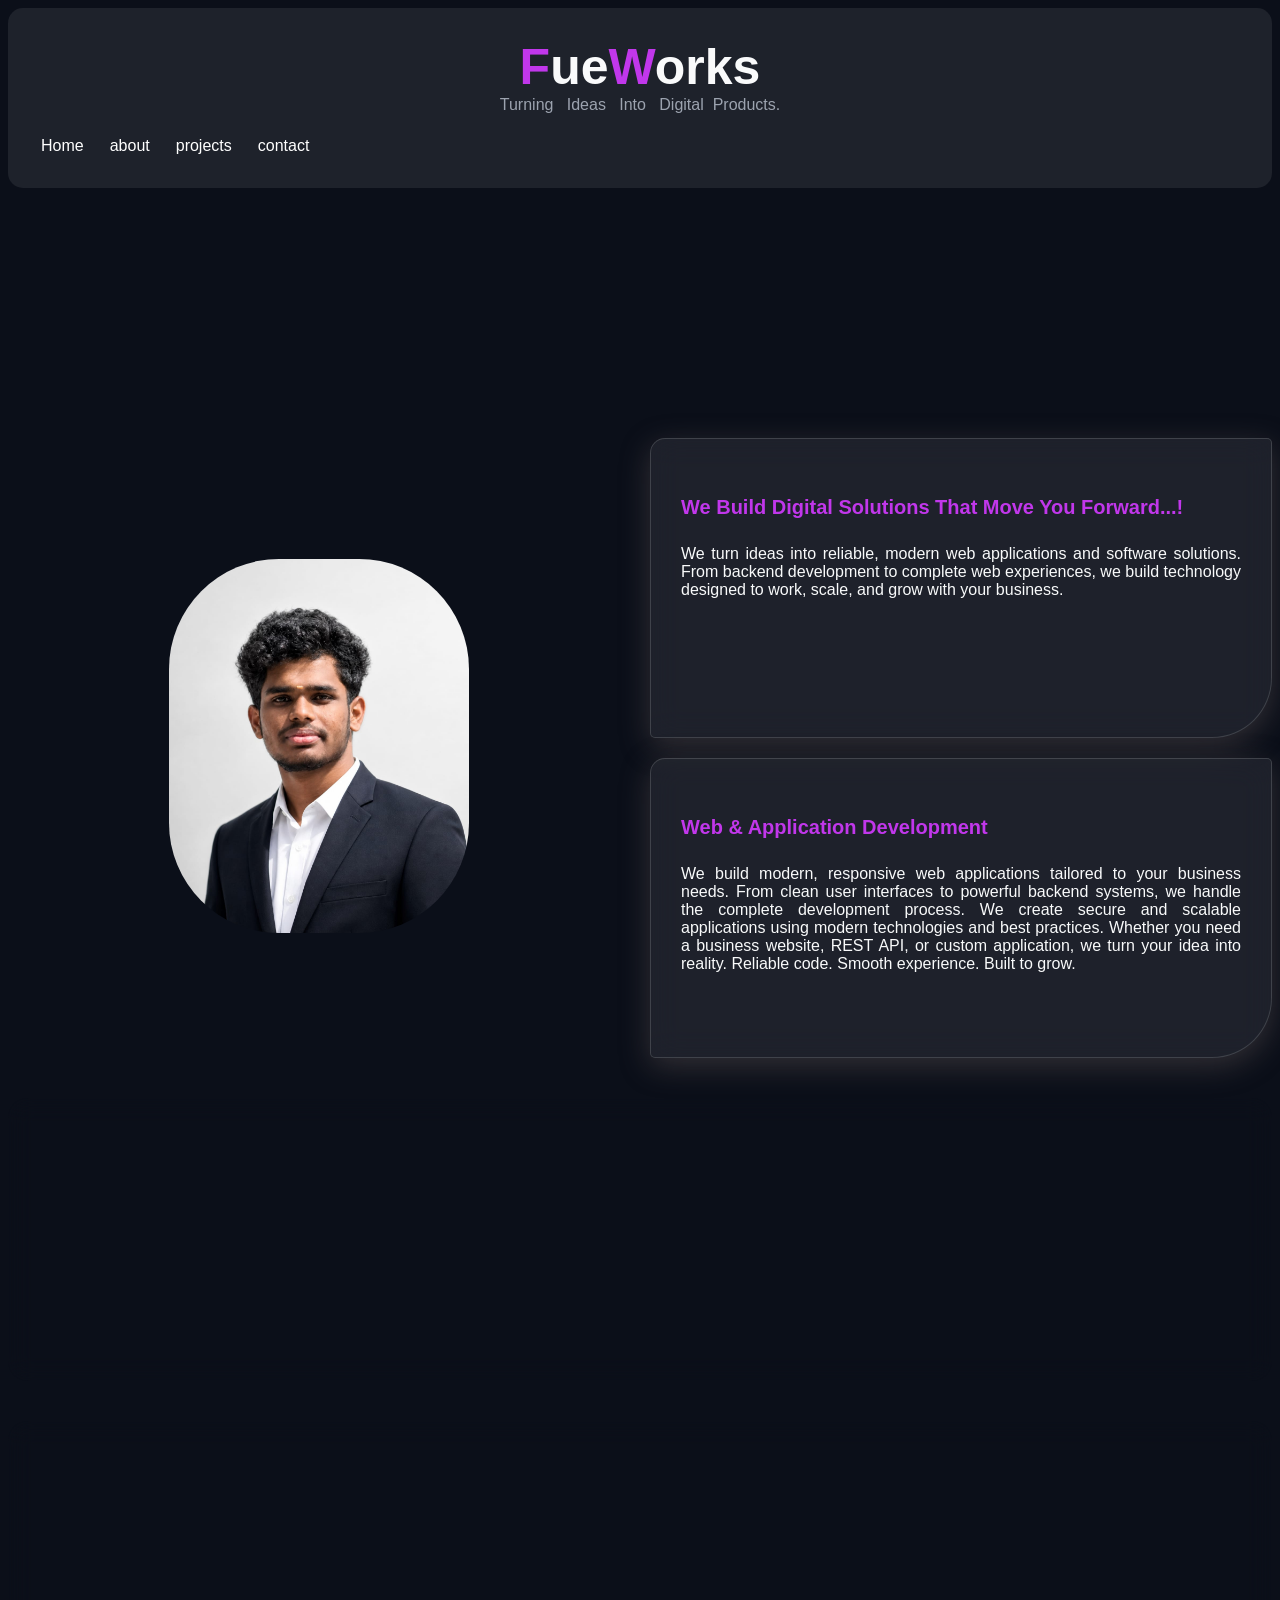
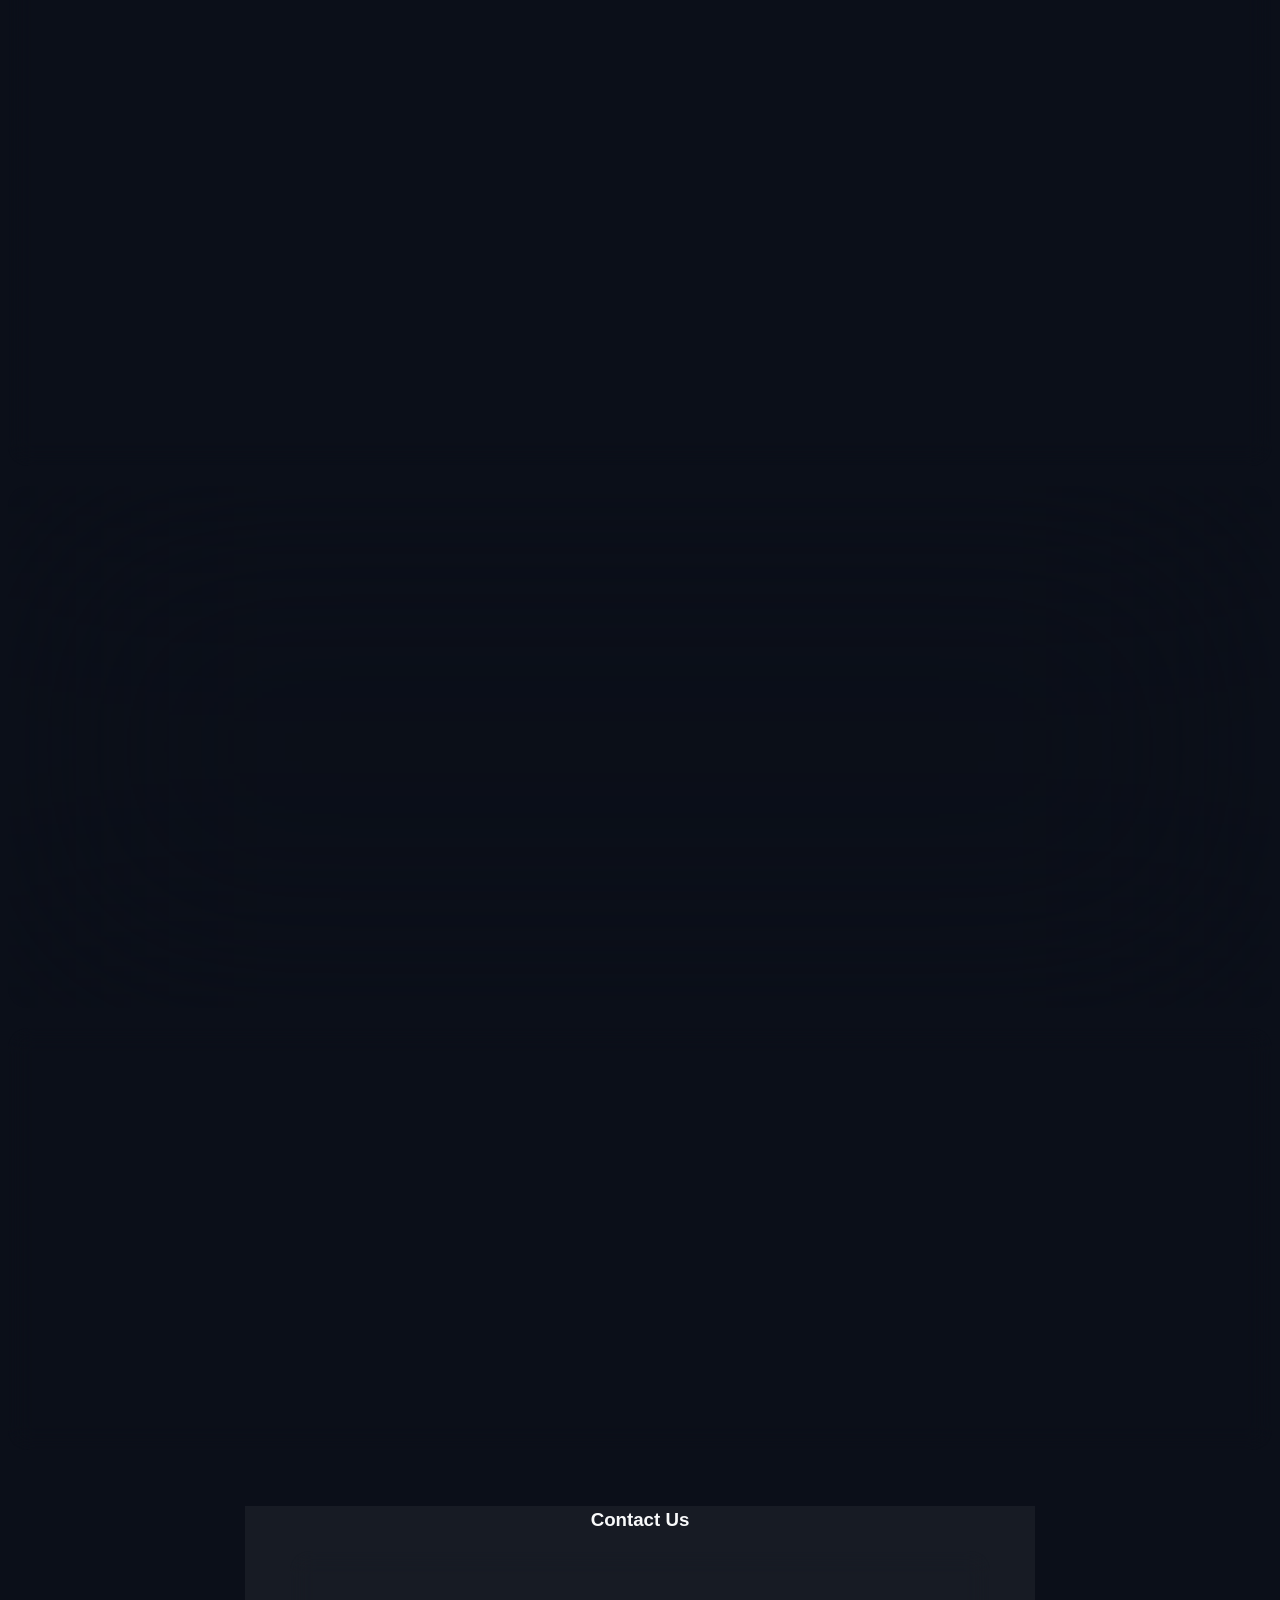
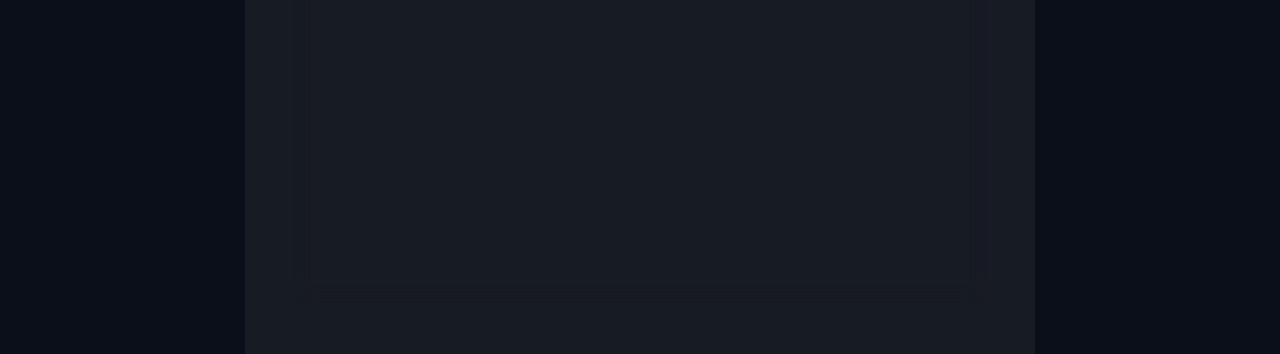
==== index.html @ e2ab1af2 "modify" ====
<!DOCTYPE html>
<html lang="en">
<head>
    <meta charset="UTF-8">
    <meta name="viewport" content="width=device-width, initial-scale=1.0">
    <title>FueWorks</title>
    <link rel="stylesheet" href="/css/index.css">
</head>
<body>
    <header  class="header">
        <h3><span>F</span>ue<span>W</span>orks</h3>
        <pre class ='p'>Turning   Ideas   Into   Digital  Products.</pre>
        <div class="nav">
              <div class="nava" id="nava">          
                <a href="#hero">Home</a>
                <a href="#about">about</a>
                <a href="#projects">projects</a>
                <a href="#contact">contact</a>
                </div>
                <div class="hamburger">
                    <button class="btn" id="navbtn">
                    <span></span><span></span><span></span>
                    </button>
                </div>
        </div>
    </header>
    <main>

        <section  class="hero" id="hero">
            <div class="Bala-image">
                <img src="/src/BalaImage.jpeg" alt="Bala-image">
            </div>

            <div class="hero-cont1">
                <h4 style="font-size: 20px;    color: rgb(193, 55, 235);">We Build Digital Solutions That Move You Forward...!</h4>
                <p >
                    We turn ideas into reliable, modern web applications and software solutions.
                     From backend development to complete web experiences, we build technology
                     designed to work, scale, and grow with your business.
                </p>
            </div>

            <div class="hero-cont1">
                 <h4 style="font-size: 20px;    color: rgb(193, 55, 235);">
                    Web & Application Development
                 </h4>
                 <p>
                    We build modern, responsive web applications tailored to your business needs.
                From clean user interfaces to powerful backend systems, we handle the complete development process.
                We create secure and scalable applications using modern technologies and best practices.
                Whether you need a business website, REST API, or custom application, we turn your idea into reality.
                Reliable code. Smooth experience. Built to grow.
                 </p>
            </div>
        </section>

        <section class="about" id="about">
            <h3>About Us</h3>
            <p>
                We are <span>FueWorks</span>, a freelance technology team focused on building modern digital solutions.
        We turn your ideas into fast, reliable, and user-friendly websites and applications.
        From simple business websites to powerful custom web applications, we build solutions around your needs.
        Our development approach focuses on clean design, solid performance, and scalable technology.
        We combine modern frontend experiences with robust backend development to create complete solutions.
        We understand that every business is different, so we create custom solutions—not one-size-fits-all products.
        Whether you're launching a new idea or improving an existing product, we're ready to help.
        We keep communication clear, development transparent, and your goals at the center of every project.
        Our goal is simple: turn your vision into technology that works and grows with your business.
        <span>Have an idea? Let's build it with FueWorks</span> .
            </p>
        </section>
        <section class="service" id="service">
            
             <div class="service-container">
                <h3>Our Services</h3>
                <div class="service-card">
                    <h4>Web Development</h4>
                    <p>
                        We create responsive, fast, and modern websites designed
                        to give your business a strong online presence.
                    </p>
                </div>

                <div class="service-card">
                    <h4>Application Development</h4>
                    <p>
                        We develop scalable applications with clean architecture,
                        smooth functionality, and a focus on real-world business needs.
                    </p>
                </div>

                <div class="service-card">
                    <h4>Backend Development</h4>
                    <p>
                        We build secure and reliable backend systems, APIs,
                        databases, and server-side solutions that power your applications.
                    </p>
                </div>

                <div class="service-card">
                    <h4>Business Solutions</h4>
                    <p>
                        We transform your ideas and requirements into customized
                        digital solutions that improve efficiency and simplify workflows.
                    </p>
                </div>

                <div class="service-card">
                    <h4>Website Redesign</h4>
                    <p>
                        We modernize existing websites with better design,
                        performance, responsiveness, and user experience.
                    </p>
                </div>

                <div class="service-card">
                    <h4>Maintenance & Support</h4>
                    <p>
                        We provide ongoing improvements, bug fixes, updates,
                        and technical support to keep your applications running smoothly.
                    </p>
                </div>
                 <div class="get-service">
                <a href="getService.html" target="_blank">Get Service</a>
            </div>

            </div>
           
        </section>

        <section class="workflows">
            <h3>How We Work</h3>
            <div class="work-step">
                <h4>1. Understand Your Needs</h4>
                <p>We discuss your idea, goals, requirements, and the features you need.</p>
            </div>

            <div class="work-step">
                <h4>2. Plan & Design</h4>
                <p>We create a clear plan and design a user-friendly experience before development begins.</p>
            </div>

            <div class="work-step">
                <h4>3. Develop</h4>
                <p>We build your website or application using modern technologies, focusing on performance, security, and scalability.</p>
            </div>

            <div class="work-step">
                <h4>4. Test & Improve</h4>
                <p>We thoroughly test the project, fix issues, and make sure everything works smoothly across devices.</p>
            </div>

            <div class="work-step">
                <h4>5. Launch & Support</h4>
                <p>We deploy your project and provide ongoing support and improvements when you need them.</p>
            </div>
        </section>
        <section class="projects" id="projects">

            <h3>Projects</h3>
            <div class="project-container">
                <div class="client-projects">
                    <p>Real-world solutions designed and developed for businesses and individuals
                        , focused on usability, performance, and modern design.</p>
                    <a href="">Our Clients </a>
                 </div>
                 <div class="github-projects">
                    <p>
                        Explore our personal and open-source projects, w
                        here we experiment with new technologies, build practical applications,
                         and continuously improve our development skills.
                    </p>
                    <a href="">GitHub</a>
                </div>
            </div>
        </section>
            <section class="contact" id="contact">

                <h3>Contact Us</h3>

                    <div class="contact-container">

                <h4>Let's Build Something Great Together</h4>

                <p>
                    Have a project idea or need a website or application?
                    Get in touch with us and let's turn your idea into a
                    modern digital solution.
                </p>

                <div class="contact-details">

                    <p>
                        <strong>Email:</strong>
                        fueworks@gmail.com
                    </p>

                    <p>
                        <strong>Phone:</strong>
                        +91 9342179799
                    </p>

                    <p>
                        <strong>Location:</strong>
                        Bamglore,India
                    </p>

                    <p>
                        <strong>GitHub:</strong>
                        <a href="#">Our Projects</a>
                    </p>

                    <p>
                        <strong>LinkedIn:</strong>
                        <a href="#">Connect With Us</a>
                    </p>

                     </div>

              </div>

       </section>


    </main>
    <script src="/js/index.js"></script>
</body>
</html>
---- css/index.css ----
:root {
    --background: #0B0F19;
    --card: rgba(255, 255, 255, 0.08);
    --primary:rgba(198, 98, 228, 0.747);;
    --text: #F9FAFB;
    --muted: #9CA3AF;
    --border: rgba(255, 255, 255, 0.15);
}

*{
    color: var(--text);
    box-sizing: border-box;
    font-family:'Segoe UI', Tahoma, Geneva, Verdana, sans-serif ;
}
body{
    background-color: var(--background);
}
.header{
    display: block;
    /* position: fixed;
    top: 0;
    left: 0;
    right: 0;
    z-index: 10000; */
    background-color: var(--card);
    text-align: center;
    padding: 30px;
    border-radius: 15px;
}
.header h3{
    margin:auto;
    padding-top: 0px;
    font-size: 50px;
    margin-bottom: 0px;
}
.header h3 span{
    color: rgb(193, 55, 235);
}
.header pre{
    margin-top: 0%;
    margin-bottom: 20px;
    color: var(--muted);
    text-shadow: 0px px 10px rgb(225, 226, 224);

}
.nav{
    display: flex;
}
.nava{
   display:flex;
   gap: 20px;
  
   
  
}
.nava a{
    color: white;
    text-decoration: none;
    border-radius: 5px;
    padding: 3px;

}
.nava a:hover{
    /* background-color: var(--primary); */
    box-shadow: 1px 5px 10px rgb(193, 55, 235);
}
.hamburger{
    display: flex;
    width: 100%;
}
.btn{
    
    display: none;
    flex-direction: column;
    gap: 3px;
    margin-left:auto;
    background-color: inherit;
    border: none;
}
 .btn span{
    width: 25px;
    height: 5px;
    background-color: aqua;
    border-radius: 15px;
}
  
.hero{
 display: grid;
 grid-template-columns: 1fr 1fr;
 margin-top: 250px;
 width: 100%;
 gap: 20px;
}
.Bala-image{
    grid-row: 1/3;
    justify-self: center;
    align-self: center;
}
.Bala-image img{
    width: 300px;
    border-radius: 110px;
}
.hero-cont1{
    height: 300px;
       background: var(--card);
       backdrop-filter: blur(15px);
       border: 1px solid rgba(255, 255, 255, 0.15);   
       box-shadow: 0px 8px 30px rgba(99, 89, 89, 0.445);
    padding-top: 30px;
    padding-left: 30px;
    padding-right: 30px;
    border-top-left-radius: 15px;
    border-top-right-radius: 5px;
    border-bottom-right-radius: 60px;
    border-bottom-left-radius: 5px;
    transition: 0.3s;
}
.hero-cont1:hover{
    transform: translateY(-5px)
}
.hero-cont1 p{
    color: var(--text);
    text-align: justify;
}

.about {
    background: linear-gradient(
        135deg,
        rgba(255, 255, 255, 0.08),
        rgba(255, 255, 255, 0.03)
    );

    padding: 30px;
    margin-top: 40px;

    border: 1px solid rgba(255, 255, 255, 0.12);
    border-radius: 20px;

    box-shadow:
        0 10px 30px rgba(0, 0, 0, 0.25),
        0 0 30px rgba(100, 120, 255, 0.08);

    backdrop-filter: blur(12px);

    transition: 0.3s ease;
}

.about:hover {
    transform: translateY(-5px);

    border-color: rgba(255, 255, 255, 0.25);

    box-shadow:
        0 15px 40px rgba(0, 0, 0, 0.3),
        0 0 40px rgba(100, 120, 255, 0.15);
}

.about p {
    text-align: justify;
    color: var(--text);
    line-height: 1.8;
    margin: 0;
}

.about h3{
    width: fit-content;
    margin: 0 auto;
}
.about h3::after {
    content: "";
    display: block;
    width: 90px;
    height: 3px;
    margin-top: 8px;
    background: rgb(193, 55, 235); 
    border-radius: 10px;
    margin-bottom:15px ;
}

.service-container{
    display: grid;
    gap: 20px;
    grid-template-columns: repeat(3,1fr);
       background: linear-gradient(
        135deg,
        rgba(255, 255, 255, 0.08),
        rgba(255, 255, 255, 0.03)
    );

    padding: 30px;
    margin-top:40px;
    box-shadow:  0 10px 30px rgba(0, 0, 0, 0.25),
                 0 0 30px rgba(100, 120, 255, 0.08);
    backdrop-filter: blur(12px);
    border:  rgba(255, 255, 255, 0.12) 1px solid;
    border-radius: 20px;
}
.service h3{
    width: fit-content;
    grid-column: 1/-1;
    margin: 0px auto;
}

.service h3::after{
    content: "";
    display: block;
    width: 130px;
    height: 3px;
    background-color: rgb(193, 55, 235);
    margin-top: 8px;
    margin-bottom:10px ;
}
.service-card{
    border:  rgba(255, 255, 255, 0.12) 1px solid;
    padding: 20px;
    border-radius: 20px;
    transition: 0.3s;
}
.service-card:hover{
    transform: translateY(-5px);
}
.service-card h4{
    color: rgb(193, 55, 235);
}
.service-card p {
    color: var(--text);
    line-height: 1.8;
}
.get-service{
    display: flex;
    justify-content: center;
    grid-column: 1/-1;
}
.get-service a {
    background-color: rgb(13, 20, 48);
    color: rgb(195, 10, 252);
    display: inline-flex;
    justify-content: center;
    align-items: center;
    height: 50px;
    width: 150px;
    text-decoration: none;
    margin-top: 20px;
    box-shadow:  0 10px 30px rgba(0, 0, 0, 0.25),
                 0 0 30px rgba(100, 120, 255, 0.08);
    backdrop-filter: blur(12px);
    border:  rgba(255, 255, 255, 0.12) 1px solid;
    border-radius: 20px;
    
} 

.get-service a:hover{
     transform: translateY(-5px);

    border-color: rgba(255, 255, 255, 0.25);

    box-shadow:
        0 15px 40px rgba(0, 0, 0, 0.3),
        0 0 40px rgba(100, 120, 255, 0.15);
  
}
.workflows{
        display: block;
        background: linear-gradient(
            135deg,
            rgba(255, 255, 255, 0.08),
            rgba(255, 255, 255, 0.03)
        );
        border:  rgba(255, 255, 255, 0.12) 1px solid;
        padding: 30px;
        margin-top: 20px;
        box-shadow:  0 10px 30px rgba(0, 0, 0, 0.25),
                    0 0 30px rgba(100, 120, 255, 0.08);
        backdrop-filter: blur(130px);
        color: var(--text);
        border-radius: 20px;
    }
.workflows h3{
    text-align: center;
}
.workflows h3::after{
    display: block;
    content: "";
    height: 3px;
    width: 130px;
    background-color: rgb(193, 55, 235);
    margin: 8px auto ;

}
.work-step h4{
    color: rgb(193, 55, 235);
    
}

.projects{
            display: block;
        background: linear-gradient(
            135deg,
            rgba(255, 255, 255, 0.08),
            rgba(255, 255, 255, 0.03)
        );
        border:  rgba(255, 255, 255, 0.12) 1px solid;
        padding: 30px;
        margin-top: 20px;
        box-shadow:  0 10px 30px rgba(0, 0, 0, 0.25),
                    0 0 30px rgba(100, 120, 255, 0.08);
        backdrop-filter: blur(13px);
        color: var(--text);
        border-radius: 20px;
}
.projects h3{
    text-align: center;

}
.projects h3::after{

     display: block;
    content: "";
    height: 3px;
    width: 100px;
    background-color: rgb(193, 55, 235);
    margin: 8px auto ;

}
.project-container{
    display: flex;
    gap: 20px;
    justify-content: center;
    
}
.github-projects , .client-projects {
    display: flex;
    flex-direction: column;
    width :400px;
    height: 250px;
    text-align: justify ;
    padding: 20px;
     margin-top:40px;
    border:  rgba(255, 255, 255, 0.12) 1px solid;
    border-radius: 20px;
}

.github-projects a, .client-projects a{
    margin-top: auto;
    margin-left: auto;
    margin-right: auto;
    
     background-color: rgb(13, 20, 48);
    color: rgb(193, 55, 235);
      display: flex;
    justify-content: center;
    align-items: center;
    height: 50px;
    width: 150px;
    text-decoration: none;
    box-shadow:  0 10px 30px rgba(0, 0, 0, 0.25),
                 0 0 30px rgba(100, 120, 255, 0.08);
    backdrop-filter: blur(12px);
    border:  rgba(255, 255, 255, 0.12) 1px solid;
    border-radius: 20px;
    transition: 0.3s;
}
.github-projects a:hover, .client-projects a:hover{
    transform: translateY(-5px);
     border-color: rgba(255, 255, 255, 0.25);

    box-shadow:
        0 15px 40px rgba(0, 0, 0, 0.3),
        0 0 40px rgba(100, 120, 255, 0.15);
}
.contact {
    padding: 40px 20px;
    margin-top:     0px;
}

.contact h3 {
    text-align: center;
    margin-bottom: 20px;
}

.contact-container {
    max-width: 700px;
    margin:auto;
    padding: 30px;

    text-align: center;

    background: rgba(255, 255, 255, 0.05);
    border: 1px solid rgba(255, 255, 255, 0.12);
    border-radius: 20px;

    box-shadow:
        0 10px 30px rgba(0, 0, 0, 0.25),
        0 0 30px rgba(100, 120, 255, 0.08);

    backdrop-filter: blur(12px);
}

.contact-container h4 {
    font-size: 24px;
    margin-bottom: 15px;
}

.contact-container > p {
    line-height: 1.7;
    margin-bottom: 25px;
}

.contact-details {
    display: flex;
    flex-direction: column;
    gap: 12px;
}

.contact-details p {
    margin: 0;
}

.contact-details strong {
    color: rgb(193, 55, 235);
}

.contact-details a {
    color: rgb(223, 217, 224);
    text-decoration: none;
    transition: 0.3s;
}

.contact-details a:hover {
    text-decoration: underline;
}
@media (max-width: 600px) {

    .header {
        padding: 20px 15px;
        z-index: 1000;
    }

    .header h3 {
        font-size: 32px;
    }

    .header pre {
        font-size: 12px;
        white-space: pre-wrap;
    }

    /* Navigation */

    .nav {
        width: 100%;
        align-items: center;
        z-index: 1001;
    }

    .nava {
        display: none;
    }

    .hamburger {
        display: flex;
        width: 100%;
    }

    .btn {
        display: flex;
    }

    /* Hero */

    .hero {
        grid-template-columns: 1fr;
        gap: 15px;
    }

    .Bala-image {
        grid-row: auto;
        grid-column: auto;
    }

    .Bala-image img {
        width: 200px;
    }

    .hero-cont1 {
        height: auto;
        padding: 25px;
    }

    /* About */

    .about {
        padding: 20px;
        margin-top: 25px;
    }

    .about p {
        line-height: 1.6;
    }

    /* Services */

    .service-container {
        grid-template-columns: 1fr;
        padding: 20px;
        gap: 15px;
    }

    .service-card {
        padding: 18px;
    }

    /* Workflows */

    .workflows {
        padding: 20px;
    }

    /* Projects */

    .projects {
        padding: 20px;
    }

    .project-container {
        flex-direction: column;
        align-items: center;
        gap: 15px;
    }

    .github-projects,
    .client-projects {
        width: 100%;
        height: 250px;
        margin-top: 20px;
    }

    /* Contact */

    .contact {
        padding: 30px 10px;
    }

    .contact-container {
        padding: 25px 15px;
    }

    .contact-container h4 {
        font-size: 21px;
    }
    .nav{
        position:relative;
        top: 0;
    }
    .nava.show {
        display: flex;

        position:absolute;
        top:100%   ;
        right: 0;
        left: 0;
        flex-direction: column;
        gap: 5px;

        padding: 12px;

        background: rgba(11, 15, 25, 0.95);
        border: 1px solid var(--border);
        border-radius: 16px;

        backdrop-filter: blur(15px);

        box-shadow:
            0 15px 40px rgba(0, 0, 0, 0.4),
            0 0 25px rgba(193, 55, 235, 0.15);

        z-index: 1002;
    }


    }
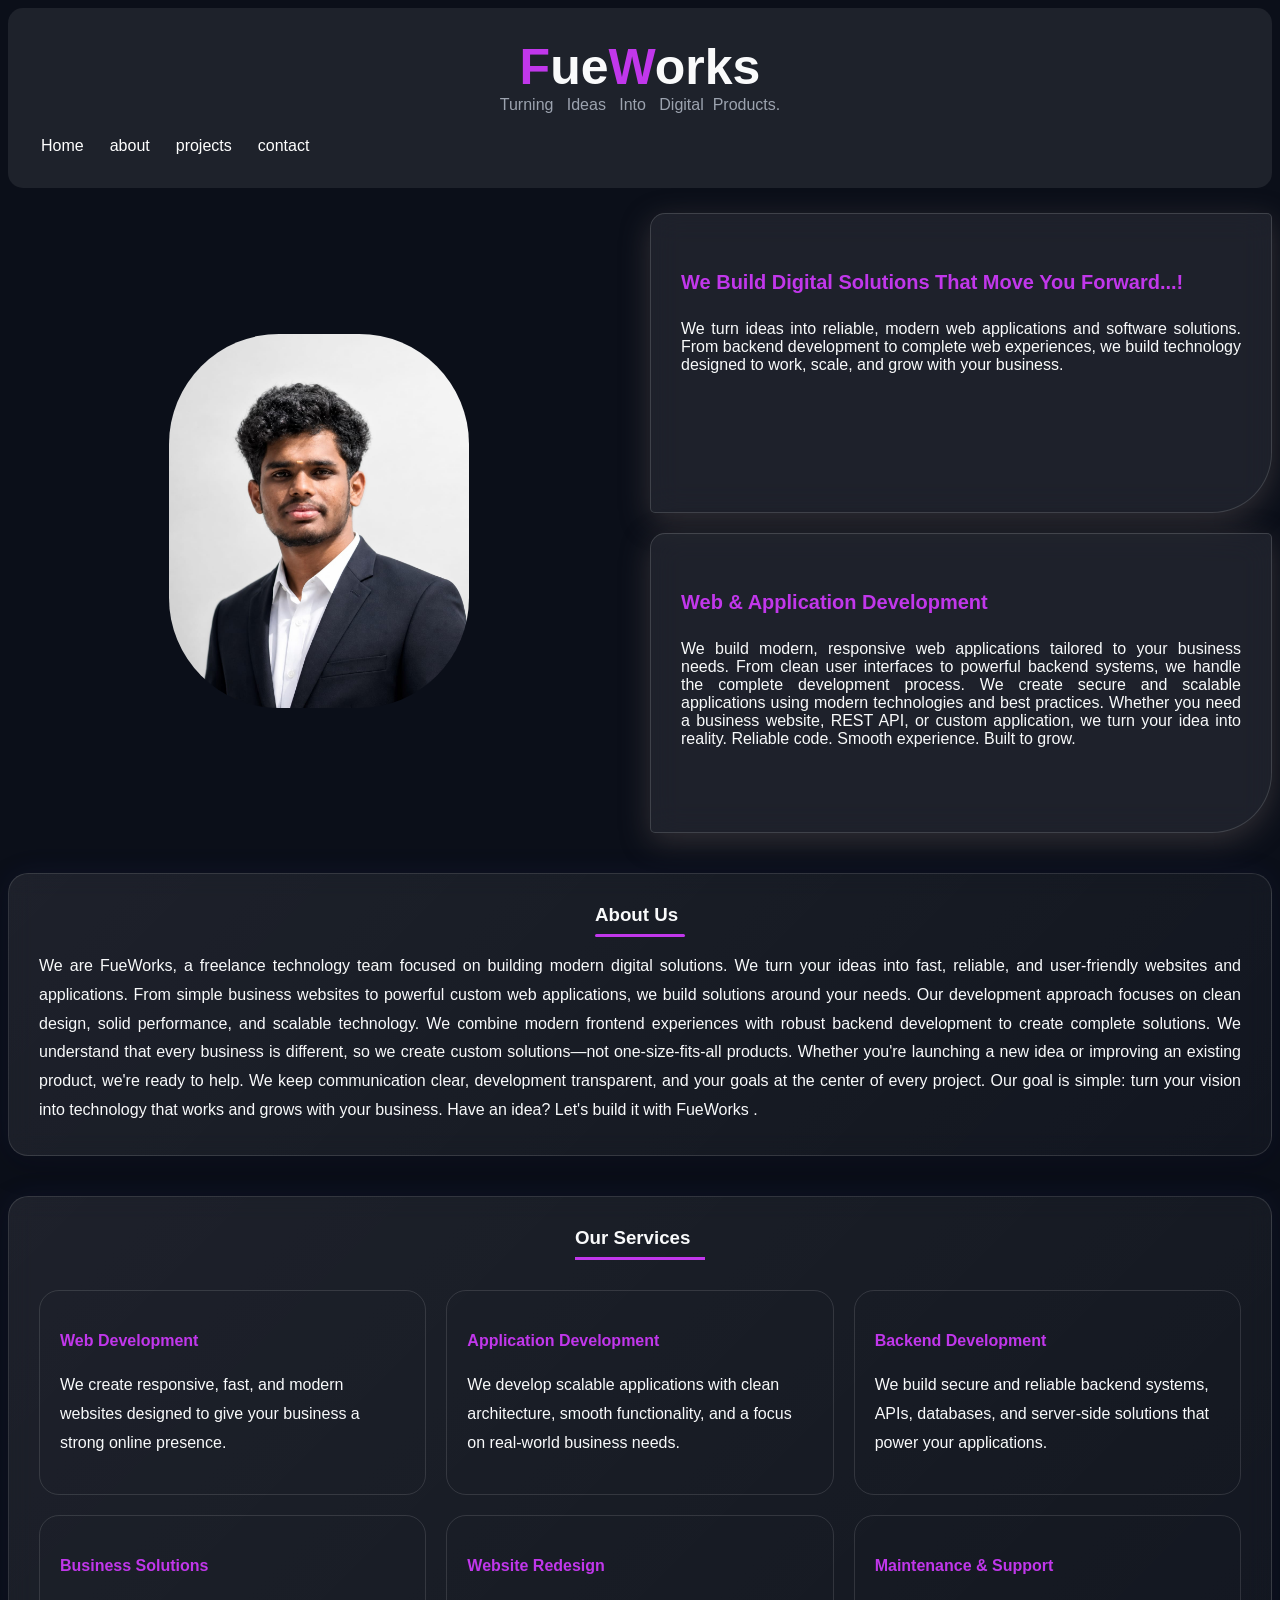
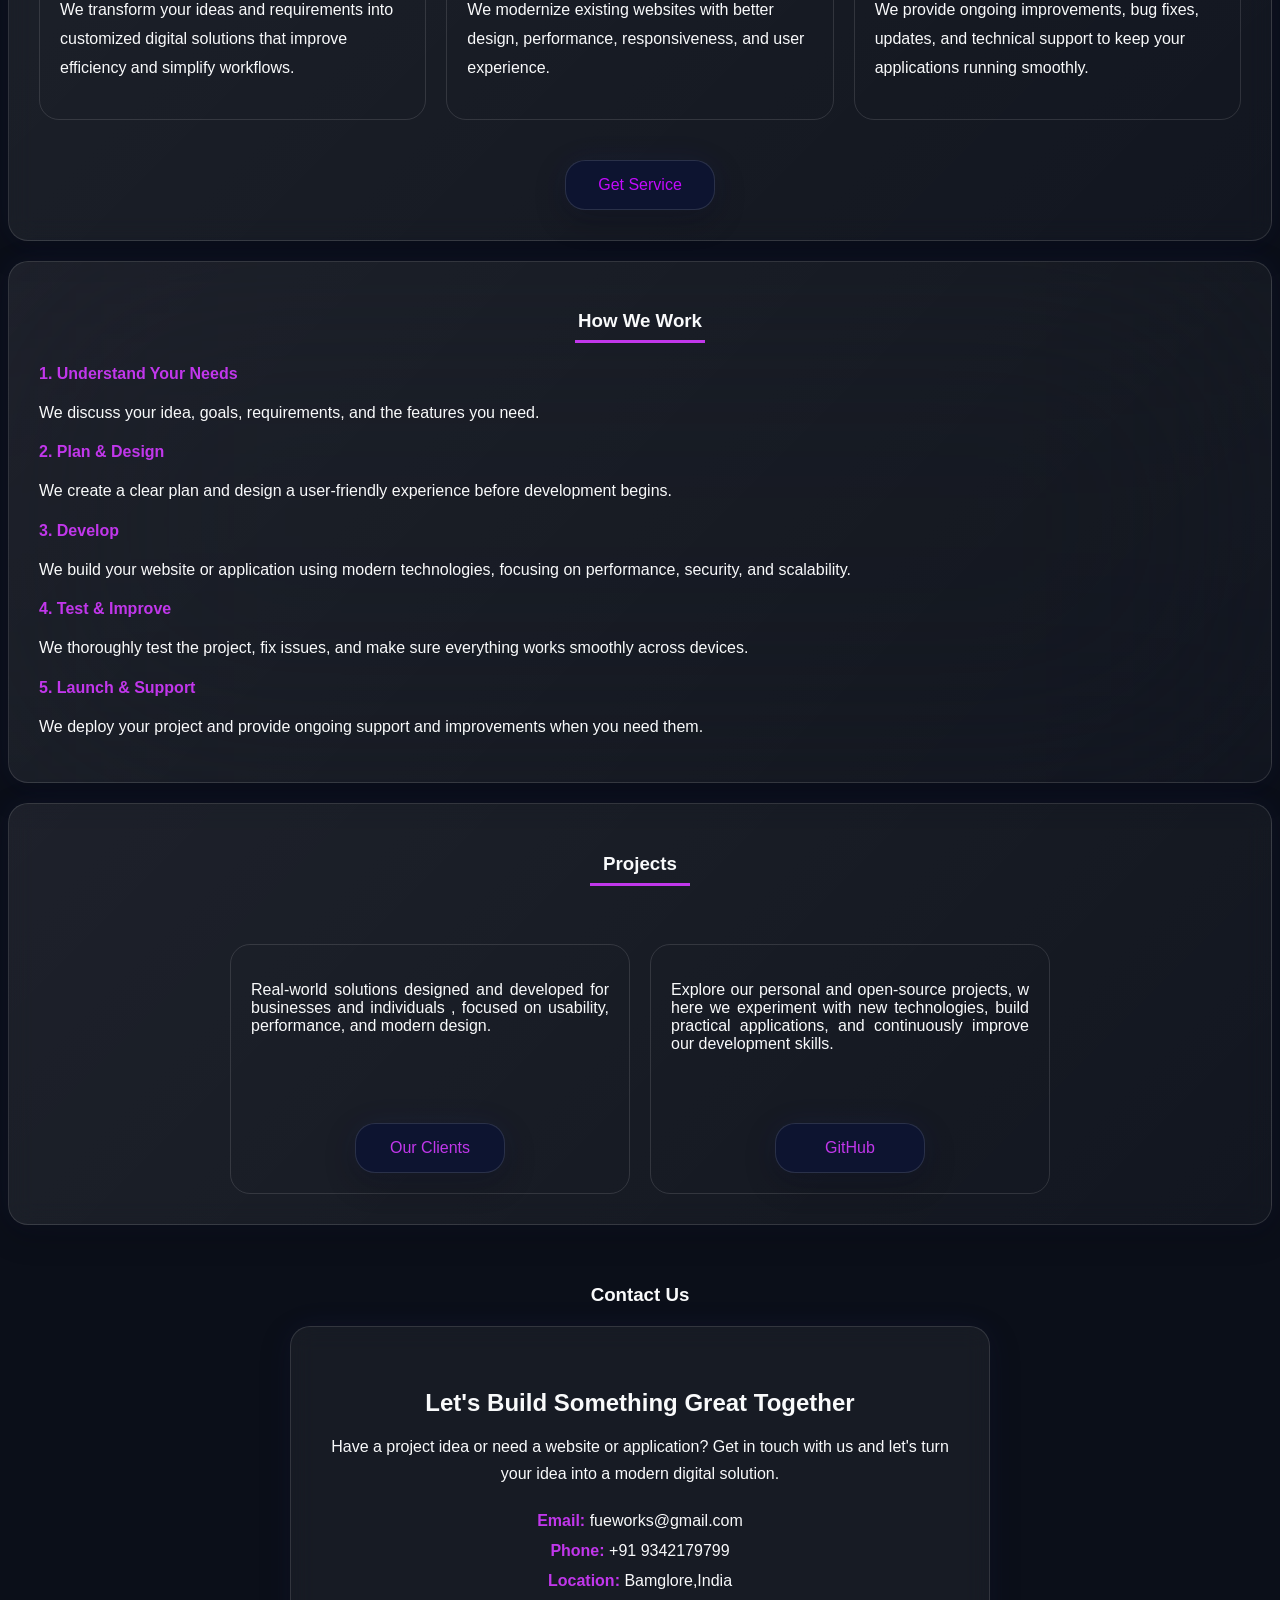
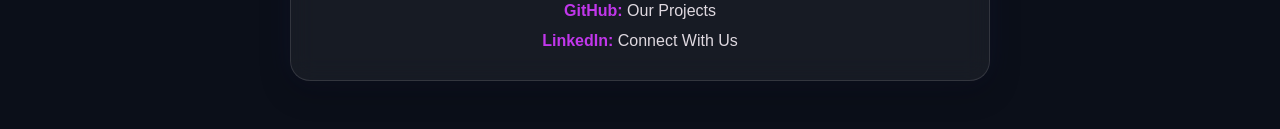
==== commit 1ae4ab77: "add:get service page" ====
--- a/index.html
+++ b/index.html
@@ -121,7 +121,7 @@
                     </p>
                 </div>
                  <div class="get-service">
-                <a href="getService.html" target="_blank">Get Service</a>
+                <a href="/html/getService.html" target="_blank">Get Service</a>
             </div>
 
             </div>
@@ -170,7 +170,7 @@
                         here we experiment with new technologies, build practical applications,
                          and continuously improve our development skills.
                     </p>
-                    <a href="">GitHub</a>
+                    <a href="https://github.com/balamurugan-27-dev">GitHub</a>
                 </div>
             </div>
         </section>
--- a/css/index.css
+++ b/css/index.css
@@ -87,7 +87,7 @@
 .hero{
  display: grid;
  grid-template-columns: 1fr 1fr;
- margin-top: 250px;
+ margin-top: 25px;
  width: 100%;
  gap: 20px;
 }
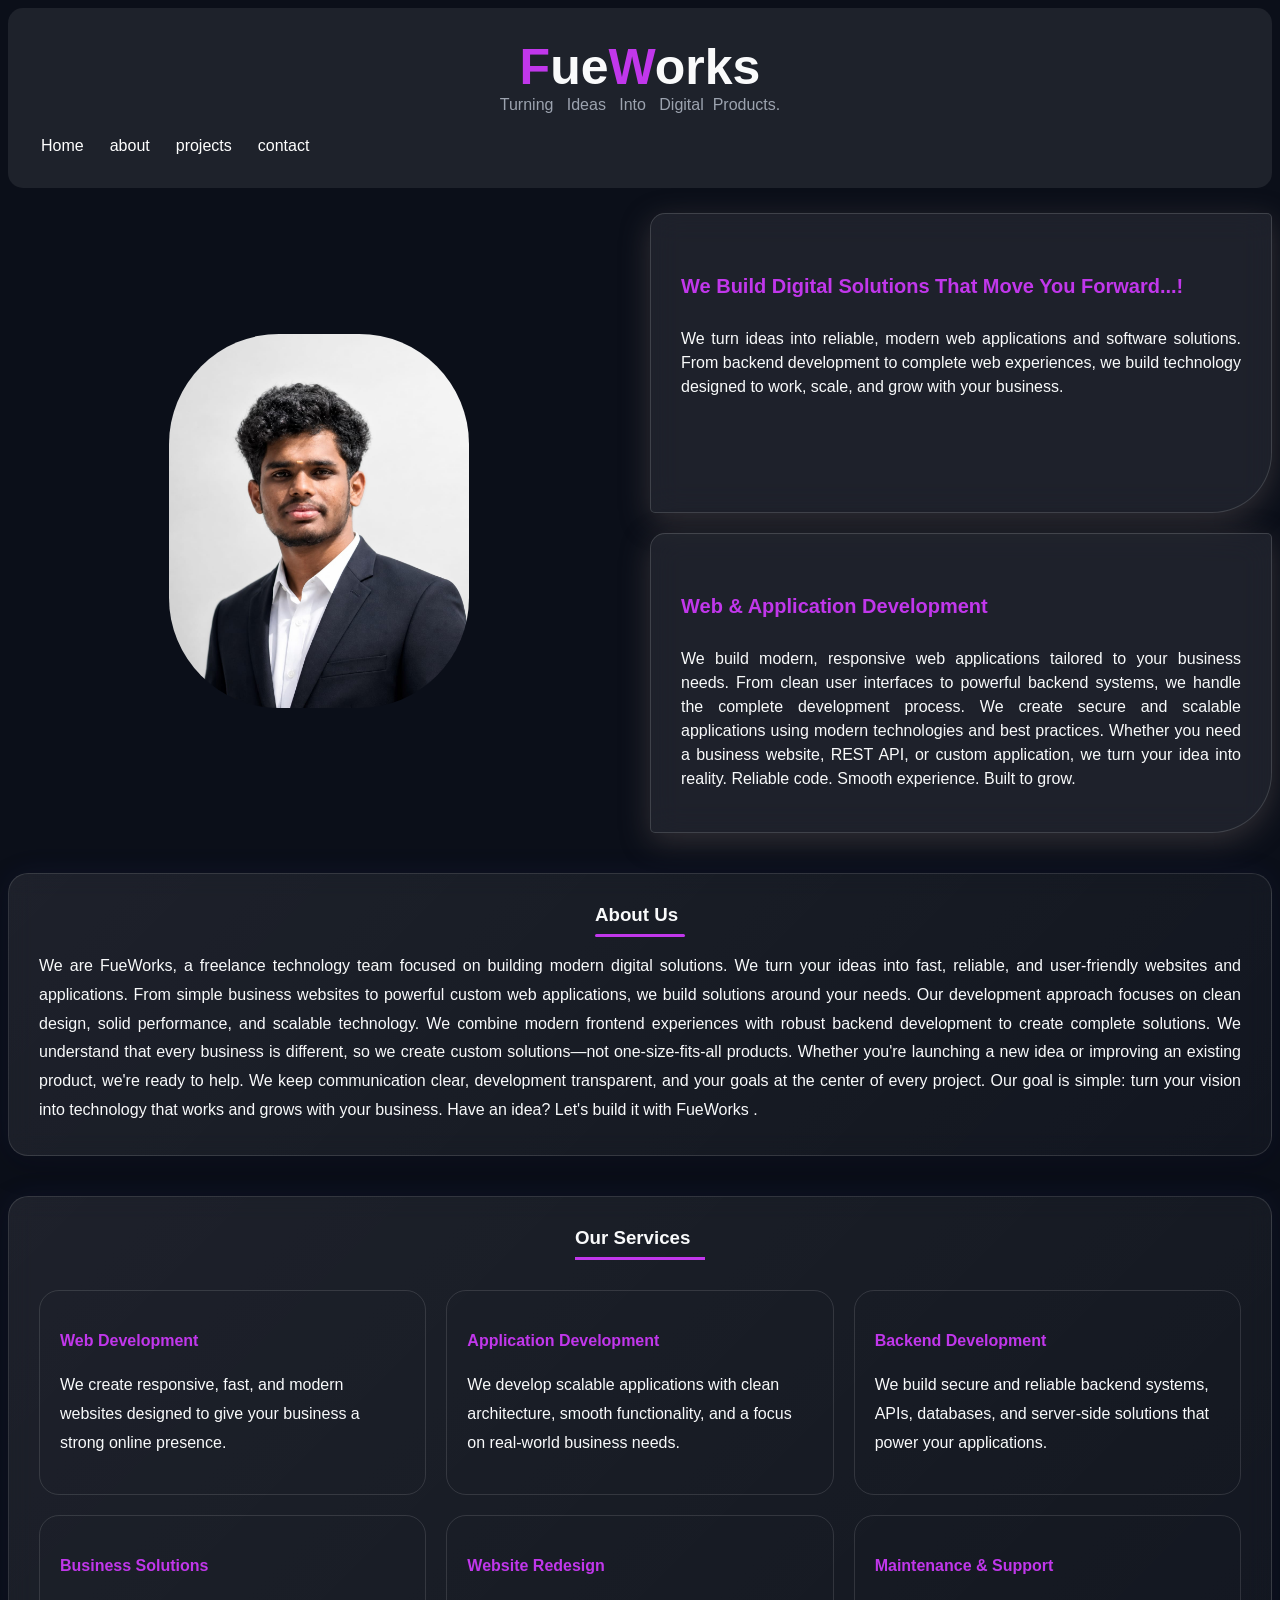
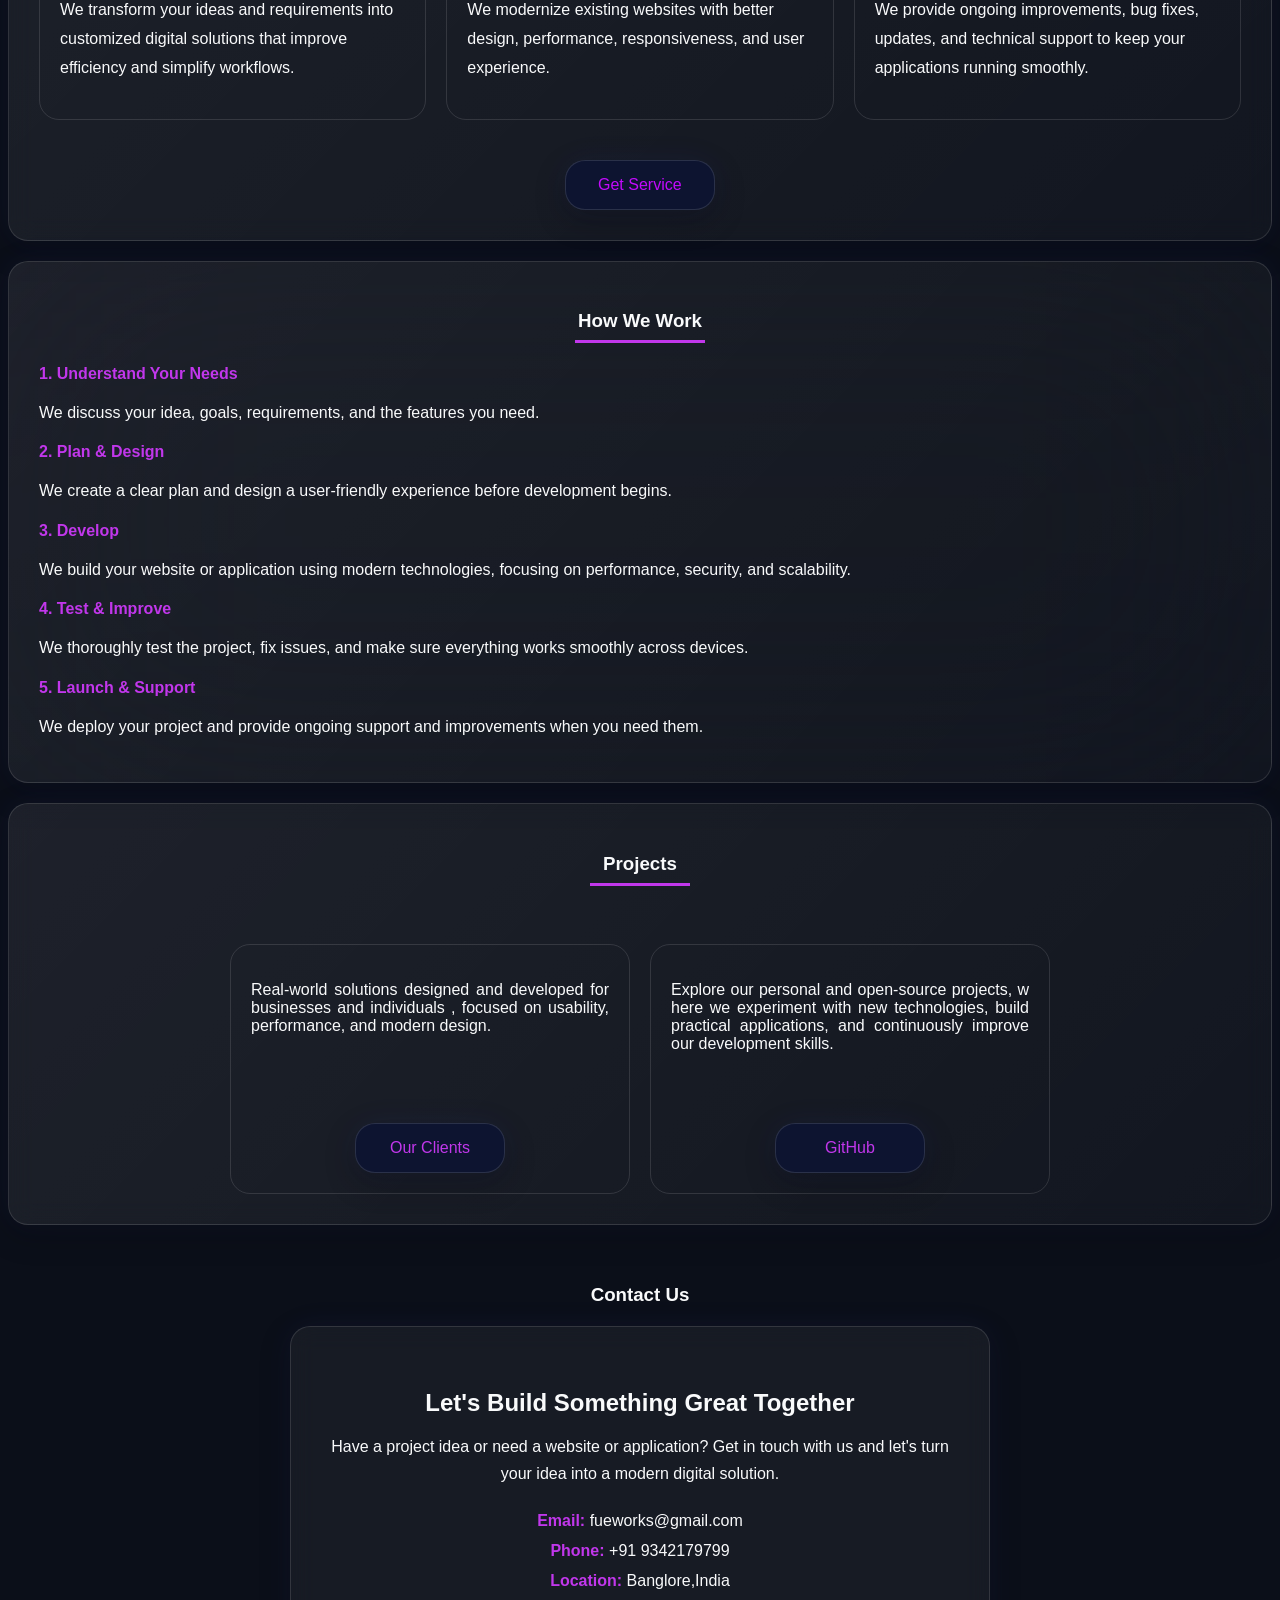
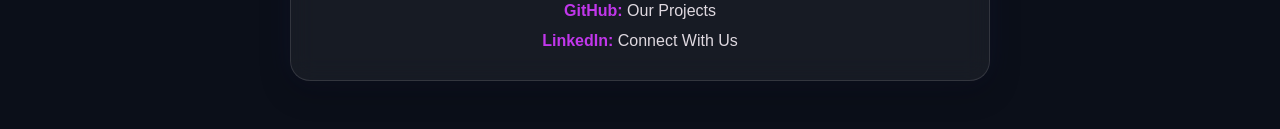
==== commit f8e852a8: "update" ====
--- a/index.html
+++ b/index.html
@@ -121,7 +121,7 @@
                     </p>
                 </div>
                  <div class="get-service">
-                <a href="/html/getService.html" target="_blank">Get Service</a>
+                <a href="/html/getService.html " target="_blank">Get Service</a>
             </div>
 
             </div>
@@ -202,17 +202,17 @@
 
                     <p>
                         <strong>Location:</strong>
-                        Bamglore,India
+                        Banglore,India
                     </p>
 
                     <p>
                         <strong>GitHub:</strong>
-                        <a href="#">Our Projects</a>
+                        <a href="https://github.com/balamurugan-27-dev">Our Projects</a>
                     </p>
 
                     <p>
                         <strong>LinkedIn:</strong>
-                        <a href="#">Connect With Us</a>
+                        <a href="https://www.linkedin.com/in/balamurugan-dev27">Connect With Us</a>
                     </p>
 
                      </div>
--- a/css/index.css
+++ b/css/index.css
@@ -10,7 +10,7 @@
 *{
     color: var(--text);
     box-sizing: border-box;
-    font-family:'Segoe UI', Tahoma, Geneva, Verdana, sans-serif ;
+    font-family:'Gill Sans', 'Gill Sans MT', Calibri, 'Trebuchet MS', sans-serif;
 }
 body{
     background-color: var(--background);
@@ -114,6 +114,7 @@
     border-bottom-right-radius: 60px;
     border-bottom-left-radius: 5px;
     transition: 0.3s;
+    line-height: 1.5;
 }
 .hero-cont1:hover{
     transform: translateY(-5px)
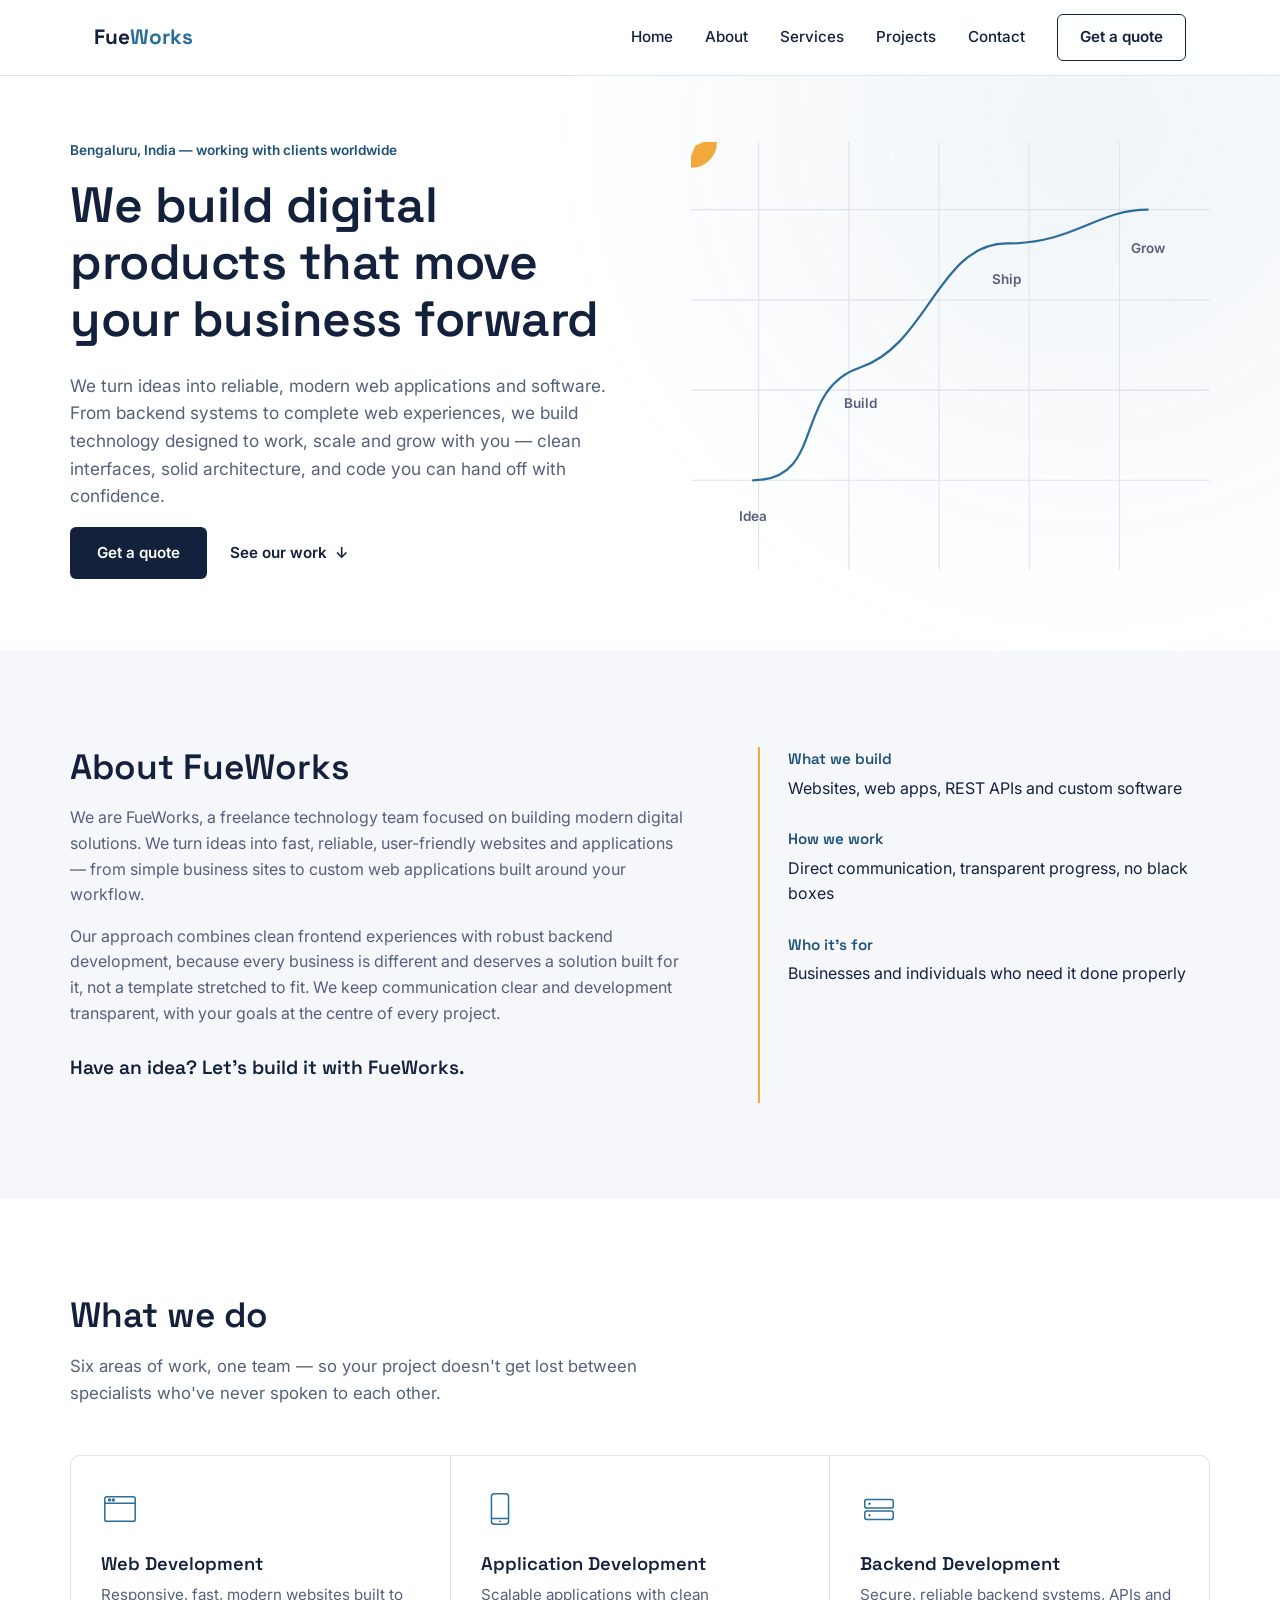
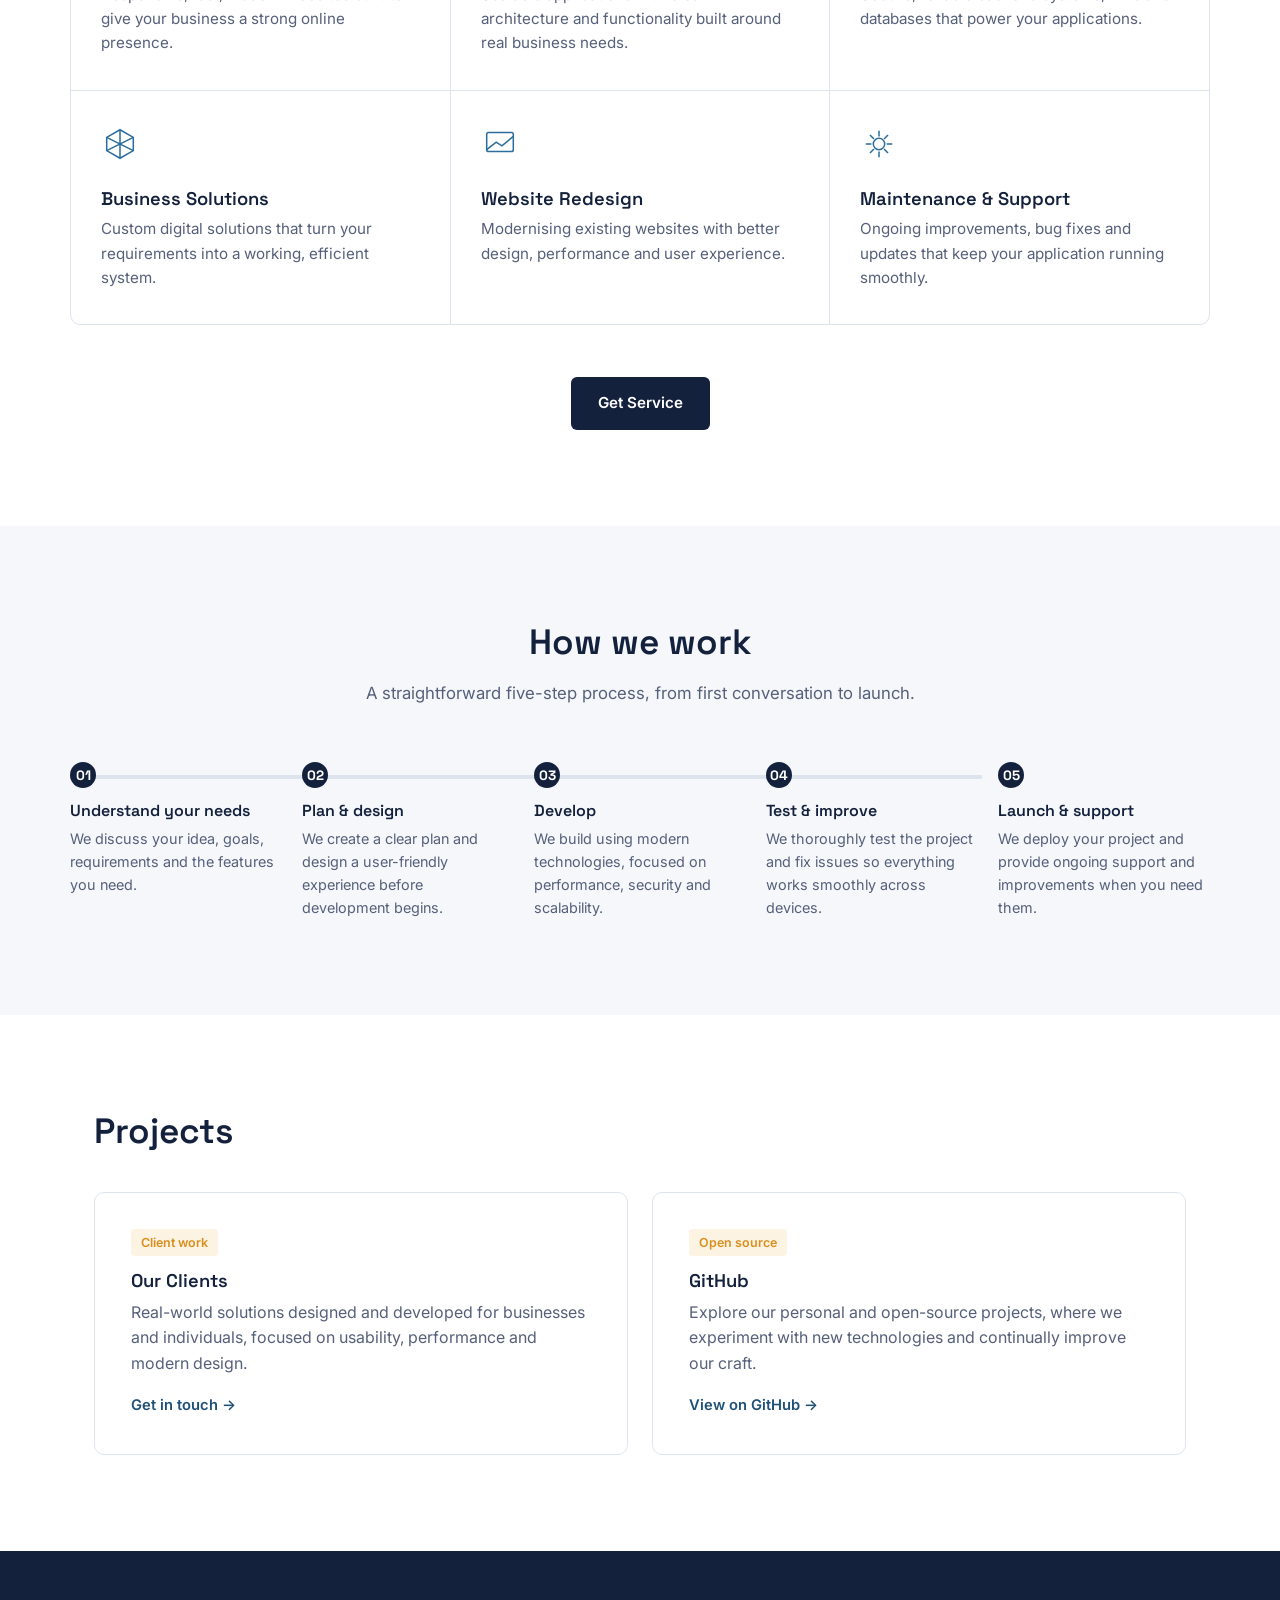
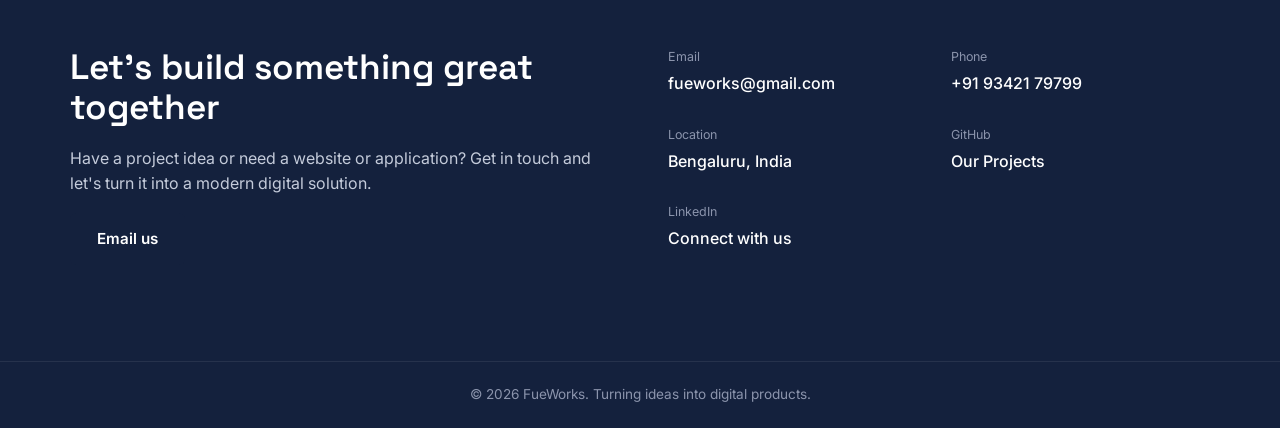
==== commit 0d0d857b: "Replace repository files" ====
--- a/index.html
+++ b/index.html
@@ -1,228 +1,280 @@
 <!DOCTYPE html>
 <html lang="en">
 <head>
-    <meta charset="UTF-8">
-    <meta name="viewport" content="width=device-width, initial-scale=1.0">
-    <title>FueWorks</title>
-    <link rel="stylesheet" href="/css/index.css">
+<meta charset="UTF-8">
+<meta name="viewport" content="width=device-width, initial-scale=1.0">
+<title>FueWorks — Web, App & Backend Development</title>
+<meta name="description" content="FueWorks is a freelance technology team building modern, reliable websites, applications and backend systems for businesses that want to move fast.">
+<link rel="preconnect" href="https://fonts.googleapis.com">
+<link rel="preconnect" href="https://fonts.gstatic.com" crossorigin>
+<link href="https://fonts.googleapis.com/css2?family=Space+Grotesk:wght@500;600;700&family=Inter:wght@400;500;600&display=swap" rel="stylesheet">
+<link rel="stylesheet" href="/css/index.css">
 </head>
 <body>
-    <header  class="header">
-        <h3><span>F</span>ue<span>W</span>orks</h3>
-        <pre class ='p'>Turning   Ideas   Into   Digital  Products.</pre>
-        <div class="nav">
-              <div class="nava" id="nava">          
-                <a href="#hero">Home</a>
-                <a href="#about">about</a>
-                <a href="#projects">projects</a>
-                <a href="#contact">contact</a>
-                </div>
-                <div class="hamburger">
-                    <button class="btn" id="navbtn">
-                    <span></span><span></span><span></span>
-                    </button>
-                </div>
-        </div>
-    </header>
-    <main>
-
-        <section  class="hero" id="hero">
-            <div class="Bala-image">
-                <img src="/src/BalaImage.jpeg" alt="Bala-image">
-            </div>
-
-            <div class="hero-cont1">
-                <h4 style="font-size: 20px;    color: rgb(193, 55, 235);">We Build Digital Solutions That Move You Forward...!</h4>
-                <p >
-                    We turn ideas into reliable, modern web applications and software solutions.
-                     From backend development to complete web experiences, we build technology
-                     designed to work, scale, and grow with your business.
-                </p>
-            </div>
-
-            <div class="hero-cont1">
-                 <h4 style="font-size: 20px;    color: rgb(193, 55, 235);">
-                    Web & Application Development
-                 </h4>
-                 <p>
-                    We build modern, responsive web applications tailored to your business needs.
-                From clean user interfaces to powerful backend systems, we handle the complete development process.
-                We create secure and scalable applications using modern technologies and best practices.
-                Whether you need a business website, REST API, or custom application, we turn your idea into reality.
-                Reliable code. Smooth experience. Built to grow.
-                 </p>
-            </div>
-        </section>
-
-        <section class="about" id="about">
-            <h3>About Us</h3>
-            <p>
-                We are <span>FueWorks</span>, a freelance technology team focused on building modern digital solutions.
-        We turn your ideas into fast, reliable, and user-friendly websites and applications.
-        From simple business websites to powerful custom web applications, we build solutions around your needs.
-        Our development approach focuses on clean design, solid performance, and scalable technology.
-        We combine modern frontend experiences with robust backend development to create complete solutions.
-        We understand that every business is different, so we create custom solutions—not one-size-fits-all products.
-        Whether you're launching a new idea or improving an existing product, we're ready to help.
-        We keep communication clear, development transparent, and your goals at the center of every project.
-        Our goal is simple: turn your vision into technology that works and grows with your business.
-        <span>Have an idea? Let's build it with FueWorks</span> .
+
+<header class="header" id="header">
+    <div class="header-inner">
+        <a href="#hero" class="logo">Fue<span>Works</span></a>
+
+        <nav class="nav" id="nav">
+            <a href="#hero">Home</a>
+            <a href="#about">About</a>
+            <a href="#services">Services</a>
+            <a href="#projects">Projects</a>
+            <a href="#contact">Contact</a>
+        </nav>
+
+        <a href="/html/getService.html" target="_self" rel="noopener" class="btn btn-ghost nav-cta">Get a quote</a>
+
+        <button class="hamburger" id="navbtn" aria-label="Open menu" aria-expanded="false" aria-controls="nav">
+            <span></span><span></span><span></span>
+        </button>
+    </div>
+</header>
+
+<main>
+
+    <section class="hero" id="hero">
+        <div class="hero-grid">
+            <div class="hero-text">
+                <p class="hero-kicker">Bengaluru, India — working with clients worldwide</p>
+                <h1>We build digital products that move your business forward</h1>
+                <p class="hero-lead">
+                    We turn ideas into reliable, modern web applications and software.
+                    From backend systems to complete web experiences, we build technology
+                    designed to work, scale and grow with you — clean interfaces, solid
+                    architecture, and code you can hand off with confidence.
+                </p>
+                <div class="hero-actions">
+                    <a href="/html/getService.html" target="_blank" rel="noopener" class="btn btn-primary">Get a quote</a>
+                    <a href="#projects" class="btn btn-text">See our work <span aria-hidden="true">↓</span></a>
+                </div>
+            </div>
+
+            <div class="hero-diagram" aria-hidden="true">
+                <svg viewBox="0 0 460 380" class="blueprint-svg">
+                    <g class="bp-grid">
+                        <path d="M0 60 H460 M0 140 H460 M0 220 H460 M0 300 H460" />
+                        <path d="M60 0 V380 M140 0 V380 M220 0 V380 M300 0 V380 M380 0 V380" />
+                    </g>
+
+                    <path id="bp-path" class="bp-path" d="M55 300 C 120 300, 90 220, 150 200 S 220 90, 280 90 S 360 60, 405 60" />
+
+                    <g class="bp-node" transform="translate(55,300)">
+                        <circle r="20"/>
+                        <path d="M-7 -1 L-2 5 L8 -8" class="bp-check"/>
+                    </g>
+                    <text x="55" y="336" class="bp-label" text-anchor="middle">Idea</text>
+
+                    <g class="bp-node" transform="translate(150,200)">
+                        <circle r="20"/>
+                        <path d="M-6 -8 L-11 0 L-6 8 M6 -8 L11 0 L6 8" class="bp-icon-line"/>
+                    </g>
+                    <text x="150" y="236" class="bp-label" text-anchor="middle">Build</text>
+
+                    <g class="bp-node" transform="translate(280,90)">
+                        <circle r="20"/>
+                        <rect x="-10" y="-8" width="20" height="14" rx="1.5" class="bp-icon-line"/>
+                        <path d="M-5 10 H5" class="bp-icon-line"/>
+                    </g>
+                    <text x="280" y="126" class="bp-label" text-anchor="middle">Ship</text>
+
+                    <g class="bp-node bp-node-accent" transform="translate(405,60)">
+                        <circle r="22"/>
+                        <path d="M0 -10 L4 -1 L11 0 L4 3 L0 12 L-4 3 L-11 0 L-4 -1 Z" class="bp-icon-fill"/>
+                    </g>
+                    <text x="405" y="98" class="bp-label" text-anchor="middle">Grow</text>
+                </svg>
+            </div>
+        </div>
+    </section>
+
+    <section class="about reveal" id="about">
+        <div class="about-inner">
+            <div class="about-copy">
+                <h2>About FueWorks</h2>
+                <p>
+                    We are FueWorks, a freelance technology team focused on building modern
+                    digital solutions. We turn ideas into fast, reliable, user-friendly
+                    websites and applications — from simple business sites to custom web
+                    applications built around your workflow.
+                </p>
+                <p>
+                    Our approach combines clean frontend experiences with robust backend
+                    development, because every business is different and deserves a
+                    solution built for it, not a template stretched to fit. We keep
+                    communication clear and development transparent, with your goals at
+                    the centre of every project.
+                </p>
+                <p class="about-callout">Have an idea? Let's build it with FueWorks.</p>
+            </div>
+
+            <dl class="about-facts">
+                <div>
+                    <dt>What we build</dt>
+                    <dd>Websites, web apps, REST APIs and custom software</dd>
+                </div>
+                <div>
+                    <dt>How we work</dt>
+                    <dd>Direct communication, transparent progress, no black boxes</dd>
+                </div>
+                <div>
+                    <dt>Who it's for</dt>
+                    <dd>Businesses and individuals who need it done properly</dd>
+                </div>
+            </dl>
+        </div>
+    </section>
+
+    <section class="service" id="services">
+        <div class="service-inner">
+            <h2 class="reveal">What we do</h2>
+            <p class="section-lead reveal">
+                Six areas of work, one team — so your project doesn't get lost between
+                specialists who've never spoken to each other.
             </p>
-        </section>
-        <section class="service" id="service">
-            
-             <div class="service-container">
-                <h3>Our Services</h3>
-                <div class="service-card">
-                    <h4>Web Development</h4>
-                    <p>
-                        We create responsive, fast, and modern websites designed
-                        to give your business a strong online presence.
-                    </p>
-                </div>
-
-                <div class="service-card">
-                    <h4>Application Development</h4>
-                    <p>
-                        We develop scalable applications with clean architecture,
-                        smooth functionality, and a focus on real-world business needs.
-                    </p>
-                </div>
-
-                <div class="service-card">
-                    <h4>Backend Development</h4>
-                    <p>
-                        We build secure and reliable backend systems, APIs,
-                        databases, and server-side solutions that power your applications.
-                    </p>
-                </div>
-
-                <div class="service-card">
-                    <h4>Business Solutions</h4>
-                    <p>
-                        We transform your ideas and requirements into customized
-                        digital solutions that improve efficiency and simplify workflows.
-                    </p>
-                </div>
-
-                <div class="service-card">
-                    <h4>Website Redesign</h4>
-                    <p>
-                        We modernize existing websites with better design,
-                        performance, responsiveness, and user experience.
-                    </p>
-                </div>
-
-                <div class="service-card">
-                    <h4>Maintenance & Support</h4>
-                    <p>
-                        We provide ongoing improvements, bug fixes, updates,
-                        and technical support to keep your applications running smoothly.
-                    </p>
-                </div>
-                 <div class="get-service">
-                <a href="/html/getService.html " target="_blank">Get Service</a>
-            </div>
-
-            </div>
-           
-        </section>
-
-        <section class="workflows">
-            <h3>How We Work</h3>
-            <div class="work-step">
-                <h4>1. Understand Your Needs</h4>
-                <p>We discuss your idea, goals, requirements, and the features you need.</p>
-            </div>
-
-            <div class="work-step">
-                <h4>2. Plan & Design</h4>
+
+            <div class="service-grid">
+
+                <article class="service-card reveal">
+                    <svg viewBox="0 0 40 40" class="service-icon"><rect x="4" y="7" width="32" height="26" rx="2"/><path d="M4 14h32"/><circle cx="9" cy="10.5" r="1"/><circle cx="13" cy="10.5" r="1 "/></svg>
+                    <h3>Web Development</h3>
+                    <p>Responsive, fast, modern websites built to give your business a strong online presence.</p>
+                </article>
+
+                <article class="service-card reveal">
+                    <svg viewBox="0 0 40 40" class="service-icon"><rect x="11" y="4" width="18" height="32" rx="3"/><path d="M11 30h18"/><circle cx="20" cy="33" r="0.8" fill="currentColor" stroke="none"/></svg>
+                    <h3>Application Development</h3>
+                    <p>Scalable applications with clean architecture and functionality built around real business needs.</p>
+                </article>
+
+                <article class="service-card reveal">
+                    <svg viewBox="0 0 40 40" class="service-icon"><rect x="5" y="10" width="30" height="9" rx="2"/><rect x="5" y="22" width="30" height="9" rx="2"/><circle cx="10" cy="14.5" r="1" fill="currentColor" stroke="none"/><circle cx="10" cy="26.5" r="1" fill="currentColor" stroke="none"/></svg>
+                    <h3>Backend Development</h3>
+                    <p>Secure, reliable backend systems, APIs and databases that power your applications.</p>
+                </article>
+
+                <article class="service-card reveal">
+                    <svg viewBox="0 0 40 40" class="service-icon"><path d="M20 5 L34 13 V27 L20 35 L6 27 V13 Z"/><path d="M20 5 V35 M6 13 L34 27 M34 13 L6 27"/></svg>
+                    <h3>Business Solutions</h3>
+                    <p>Custom digital solutions that turn your requirements into a working, efficient system.</p>
+                </article>
+
+                <article class="service-card reveal">
+                    <svg viewBox="0 0 40 40" class="service-icon"><rect x="6" y="8" width="28" height="20" rx="2"/><path d="M6 26 L16 18 L22 22 L34 12"/></svg>
+                    <h3>Website Redesign</h3>
+                    <p>Modernising existing websites with better design, performance and user experience.</p>
+                </article>
+
+                <article class="service-card reveal">
+                    <svg viewBox="0 0 40 40" class="service-icon"><path d="M20 6 v6 M20 28 v6 M6 20 h6 M28 20 h6 M10.5 10.5 l4.2 4.2 M25.3 25.3 l4.2 4.2 M29.5 10.5 l-4.2 4.2 M14.7 25.3 l-4.2 4.2"/><circle cx="20" cy="20" r="6"/></svg>
+                    <h3>Maintenance &amp; Support</h3>
+                    <p>Ongoing improvements, bug fixes and updates that keep your application running smoothly.</p>
+                </article>
+
+            </div>
+
+            <div class="get-service reveal">
+                <a href="/html/getService.html" target="_blank" rel="noopener" class="btn btn-primary">Get Service</a>
+            </div>
+        </div>
+    </section>
+
+    <section class="workflow" id="workflow">
+        <h2 class="reveal">How we work</h2>
+        <p class="section-lead reveal">A straightforward five-step process, from first conversation to launch.</p>
+
+        <div class="timeline" id="timeline">
+            <svg class="timeline-line" preserveAspectRatio="none" viewBox="0 0 1000 4"><line id="timeline-path" x1="0" y1="2" x2="1000" y2="2"/></svg>
+
+            <div class="work-step reveal">
+                <span class="step-num">01</span>
+                <h3>Understand your needs</h3>
+                <p>We discuss your idea, goals, requirements and the features you need.</p>
+            </div>
+            <div class="work-step reveal">
+                <span class="step-num">02</span>
+                <h3>Plan &amp; design</h3>
                 <p>We create a clear plan and design a user-friendly experience before development begins.</p>
             </div>
-
-            <div class="work-step">
-                <h4>3. Develop</h4>
-                <p>We build your website or application using modern technologies, focusing on performance, security, and scalability.</p>
-            </div>
-
-            <div class="work-step">
-                <h4>4. Test & Improve</h4>
-                <p>We thoroughly test the project, fix issues, and make sure everything works smoothly across devices.</p>
-            </div>
-
-            <div class="work-step">
-                <h4>5. Launch & Support</h4>
+            <div class="work-step reveal">
+                <span class="step-num">03</span>
+                <h3>Develop</h3>
+                <p>We build using modern technologies, focused on performance, security and scalability.</p>
+            </div>
+            <div class="work-step reveal">
+                <span class="step-num">04</span>
+                <h3>Test &amp; improve</h3>
+                <p>We thoroughly test the project and fix issues so everything works smoothly across devices.</p>
+            </div>
+            <div class="work-step reveal">
+                <span class="step-num">05</span>
+                <h3>Launch &amp; support</h3>
                 <p>We deploy your project and provide ongoing support and improvements when you need them.</p>
             </div>
-        </section>
-        <section class="projects" id="projects">
-
-            <h3>Projects</h3>
-            <div class="project-container">
-                <div class="client-projects">
-                    <p>Real-world solutions designed and developed for businesses and individuals
-                        , focused on usability, performance, and modern design.</p>
-                    <a href="">Our Clients </a>
-                 </div>
-                 <div class="github-projects">
-                    <p>
-                        Explore our personal and open-source projects, w
-                        here we experiment with new technologies, build practical applications,
-                         and continuously improve our development skills.
-                    </p>
-                    <a href="https://github.com/balamurugan-27-dev">GitHub</a>
-                </div>
-            </div>
-        </section>
-            <section class="contact" id="contact">
-
-                <h3>Contact Us</h3>
-
-                    <div class="contact-container">
-
-                <h4>Let's Build Something Great Together</h4>
-
+        </div>
+    </section>
+
+    <section class="projects" id="projects">
+        <h2 class="reveal">Projects</h2>
+        <div class="project-grid">
+            <a href="#contact" class="project-card reveal">
+                <span class="project-tag">Client work</span>
+                <h3>Our Clients</h3>
+                <p>Real-world solutions designed and developed for businesses and individuals, focused on usability, performance and modern design.</p>
+                <span class="project-link">Get in touch →</span>
+            </a>
+            <a href="https://github.com/balamurugan-27-dev" target="_blank" rel="noopener" class="project-card reveal">
+                <span class="project-tag">Open source</span>
+                <h3>GitHub</h3>
+                <p>Explore our personal and open-source projects, where we experiment with new technologies and continually improve our craft.</p>
+                <span class="project-link">View on GitHub →</span>
+            </a>
+        </div>
+    </section>
+
+    <section class="contact" id="contact">
+        <div class="contact-inner">
+            <div class="contact-intro reveal">
+                <h2>Let's build something great together</h2>
                 <p>
-                    Have a project idea or need a website or application?
-                    Get in touch with us and let's turn your idea into a
-                    modern digital solution.
-                </p>
-
-                <div class="contact-details">
-
-                    <p>
-                        <strong>Email:</strong>
-                        fueworks@gmail.com
-                    </p>
-
-                    <p>
-                        <strong>Phone:</strong>
-                        +91 9342179799
-                    </p>
-
-                    <p>
-                        <strong>Location:</strong>
-                        Banglore,India
-                    </p>
-
-                    <p>
-                        <strong>GitHub:</strong>
-                        <a href="https://github.com/balamurugan-27-dev">Our Projects</a>
-                    </p>
-
-                    <p>
-                        <strong>LinkedIn:</strong>
-                        <a href="https://www.linkedin.com/in/balamurugan-dev27">Connect With Us</a>
-                    </p>
-
-                     </div>
-
-              </div>
-
-       </section>
-
-
-    </main>
-    <script src="/js/index.js"></script>
+                    Have a project idea or need a website or application? Get in touch
+                    and let's turn it into a modern digital solution.
+                </p>
+                <a href="mailto:fueworks@gmail.com" class="btn btn-primary">Email us</a>
+            </div>
+
+            <div class="contact-details reveal">
+                <div>
+                    <span class="contact-label">Email</span>
+                    <a href="mailto:fueworks@gmail.com">fueworks@gmail.com</a>
+                </div>
+                <div>
+                    <span class="contact-label">Phone</span>
+                    <a href="tel:+919342179799">+91 93421 79799</a>
+                </div>
+                <div>
+                    <span class="contact-label">Location</span>
+                    <span>Bengaluru, India</span>
+                </div>
+                <div>
+                    <span class="contact-label">GitHub</span>
+                    <a href="https://github.com/balamurugan-27-dev" target="_blank" rel="noopener">Our Projects</a>
+                </div>
+                <div>
+                    <span class="contact-label">LinkedIn</span>
+                    <a href="https://www.linkedin.com/in/balamurugan-dev27" target="_blank" rel="noopener">Connect with us</a>
+                </div>
+            </div>
+        </div>
+    </section>
+
+</main>
+
+<footer class="footer">
+    <p>© <span id="year"></span> FueWorks. Turning ideas into digital products.</p>
+</footer>
+
+<script src="js/index.js"></script>
 </body>
-</html>+</html>
--- a/css/index.css
+++ b/css/index.css
@@ -1,584 +1,498 @@
-:root {
-    --background: #0B0F19;
-    --card: rgba(255, 255, 255, 0.08);
-    --primary:rgba(198, 98, 228, 0.747);;
-    --text: #F9FAFB;
-    --muted: #9CA3AF;
-    --border: rgba(255, 255, 255, 0.15);
-}
-
-*{
-    color: var(--text);
-    box-sizing: border-box;
-    font-family:'Gill Sans', 'Gill Sans MT', Calibri, 'Trebuchet MS', sans-serif;
-}
+/* ============================================================
+   FueWorks — bright, professional theme
+   Palette: ink navy + blueprint blue + signal amber on paper white
+   Type: Space Grotesk (display) + Inter (body)
+   ============================================================ */
+
+:root{
+    --ink:        #14213D;
+    --blue:       #2C6E9B;
+    --blue-dark:  #1F5177;
+    --amber:      #F2A93B;
+    --amber-dark: #D98F1F;
+    --white:      #FFFFFF;
+    --mist:       #F5F7FB;
+    --line:       #DEE4EE;
+    --slate:      #56607A;
+    --slate-light:#8891A5;
+
+    --font-display: 'Space Grotesk', 'Segoe UI', sans-serif;
+    --font-body: 'Inter', 'Segoe UI', sans-serif;
+
+    --container: 1140px;
+    --radius: 10px;
+    --header-h: 76px;
+}
+
+*, *::before, *::after{ box-sizing: border-box; }
+
+html{ scroll-behavior: smooth; scroll-padding-top: var(--header-h); }
+
+@media (prefers-reduced-motion: reduce){
+    html{ scroll-behavior: auto; }
+    *{ animation-duration: 0.001ms !important; transition-duration: 0.001ms !important; }
+}
+
 body{
-    background-color: var(--background);
-}
+    margin: 0;
+    font-family: var(--font-body);
+    color: var(--ink);
+    background: var(--white);
+    line-height: 1.6;
+    -webkit-font-smoothing: antialiased;
+}
+
+h1, h2, h3, h4{
+    font-family: var(--font-display);
+    color: var(--ink);
+    line-height: 1.15;
+    margin: 0 0 0.5em;
+    font-weight: 600;
+}
+
+h1{ font-size: clamp(2rem, 4.2vw, 3.1rem); letter-spacing: -0.01em; }
+h2{ font-size: clamp(1.6rem, 3vw, 2.2rem); }
+h3{ font-size: 1.15rem; }
+
+p{ margin: 0 0 1em; color: var(--slate); max-width: 62ch; }
+
+a{ color: var(--blue-dark); text-decoration: none; }
+
+img{ max-width: 100%; display: block; }
+
+section{ padding: 96px 24px; }
+
+.section-lead{ font-size: 1.05rem; max-width: 56ch; }
+
+/* -------------------- Buttons -------------------- */
+.btn{
+    display: inline-flex;
+    align-items: center;
+    gap: 8px;
+    padding: 13px 26px;
+    border-radius: 6px;
+    font-family: var(--font-body);
+    font-weight: 600;
+    font-size: 0.95rem;
+    border: 1.5px solid transparent;
+    cursor: pointer;
+    transition: transform 0.15s ease, background 0.15s ease, border-color 0.15s ease, color 0.15s ease;
+}
+.btn-primary{
+    background: var(--ink);
+    color: var(--white);
+}
+.btn-primary:hover{ background: var(--blue-dark); transform: translateY(-1px); }
+
+.btn-ghost{
+    border-color: var(--ink);
+    color: var(--ink);
+    padding: 10px 22px;
+}
+.btn-ghost:hover{ background: var(--ink); color: var(--white); }
+
+.btn-text{
+    color: var(--ink);
+    padding: 13px 4px;
+}
+.btn-text span{ transition: transform 0.2s ease; display: inline-block; }
+.btn-text:hover span{ transform: translateY(3px); }
+
+/* -------------------- Header -------------------- */
 .header{
-    display: block;
-    /* position: fixed;
-    top: 0;
-    left: 0;
-    right: 0;
-    z-index: 10000; */
-    background-color: var(--card);
-    text-align: center;
-    padding: 30px;
-    border-radius: 15px;
-}
-.header h3{
-    margin:auto;
-    padding-top: 0px;
-    font-size: 50px;
-    margin-bottom: 0px;
-}
-.header h3 span{
-    color: rgb(193, 55, 235);
-}
-.header pre{
-    margin-top: 0%;
-    margin-bottom: 20px;
-    color: var(--muted);
-    text-shadow: 0px px 10px rgb(225, 226, 224);
-
-}
+    position: fixed;
+    inset: 0 0 auto 0;
+    height: var(--header-h);
+    z-index: 100;
+    background: rgba(255,255,255,0.9);
+    backdrop-filter: blur(8px);
+    border-bottom: 1px solid var(--line);
+}
+.header-inner{
+    max-width: var(--container);
+    margin: 0 auto;
+    height: 100%;
+    padding: 0 24px;
+    display: flex;
+    align-items: center;
+    justify-content: space-between;
+    gap: 24px;
+}
+.logo{
+    font-family: var(--font-display);
+    font-size: 1.3rem;
+    font-weight: 700;
+    color: var(--ink);
+}
+.logo span{ color: var(--blue); }
+
 .nav{
     display: flex;
-}
-.nava{
-   display:flex;
-   gap: 20px;
-  
-   
-  
-}
-.nava a{
-    color: white;
-    text-decoration: none;
-    border-radius: 5px;
-    padding: 3px;
-
-}
-.nava a:hover{
-    /* background-color: var(--primary); */
-    box-shadow: 1px 5px 10px rgb(193, 55, 235);
-}
+    gap: 32px;
+    margin-left: auto;
+}
+.nav a{
+    color: var(--ink);
+    font-weight: 500;
+    font-size: 0.95rem;
+    position: relative;
+    padding: 4px 0;
+}
+.nav a::after{
+    content: '';
+    position: absolute;
+    left: 0; right: 100%; bottom: 0;
+    height: 2px;
+    background: var(--amber);
+    transition: right 0.2s ease;
+}
+.nav a:hover::after{ right: 0; }
+
+.nav-cta{ margin-left: 8px; flex-shrink: 0; }
+
 .hamburger{
-    display: flex;
-    width: 100%;
-}
-.btn{
-    
     display: none;
     flex-direction: column;
-    gap: 3px;
-    margin-left:auto;
-    background-color: inherit;
+    justify-content: center;
+    gap: 5px;
+    width: 40px; height: 40px;
+    background: none;
     border: none;
-}
- .btn span{
-    width: 25px;
-    height: 5px;
-    background-color: aqua;
-    border-radius: 15px;
-}
-  
+    cursor: pointer;
+}
+.hamburger span{
+    display: block;
+    width: 22px; height: 2px;
+    background: var(--ink);
+    margin: 0 auto;
+    transition: transform 0.25s ease, opacity 0.25s ease;
+}
+.hamburger[aria-expanded="true"] span:nth-child(1){ transform: translateY(7px) rotate(45deg); }
+.hamburger[aria-expanded="true"] span:nth-child(2){ opacity: 0; }
+.hamburger[aria-expanded="true"] span:nth-child(3){ transform: translateY(-7px) rotate(-45deg); }
+
+/* -------------------- Hero -------------------- */
 .hero{
- display: grid;
- grid-template-columns: 1fr 1fr;
- margin-top: 25px;
- width: 100%;
- gap: 20px;
-}
-.Bala-image{
-    grid-row: 1/3;
-    justify-self: center;
-    align-self: center;
-}
-.Bala-image img{
-    width: 300px;
-    border-radius: 110px;
-}
-.hero-cont1{
-    height: 300px;
-       background: var(--card);
-       backdrop-filter: blur(15px);
-       border: 1px solid rgba(255, 255, 255, 0.15);   
-       box-shadow: 0px 8px 30px rgba(99, 89, 89, 0.445);
-    padding-top: 30px;
-    padding-left: 30px;
-    padding-right: 30px;
-    border-top-left-radius: 15px;
-    border-top-right-radius: 5px;
-    border-bottom-right-radius: 60px;
-    border-bottom-left-radius: 5px;
-    transition: 0.3s;
-    line-height: 1.5;
-}
-.hero-cont1:hover{
-    transform: translateY(-5px)
-}
-.hero-cont1 p{
-    color: var(--text);
-    text-align: justify;
-}
-
-.about {
-    background: linear-gradient(
-        135deg,
-        rgba(255, 255, 255, 0.08),
-        rgba(255, 255, 255, 0.03)
-    );
-
-    padding: 30px;
-    margin-top: 40px;
-
-    border: 1px solid rgba(255, 255, 255, 0.12);
-    border-radius: 20px;
-
-    box-shadow:
-        0 10px 30px rgba(0, 0, 0, 0.25),
-        0 0 30px rgba(100, 120, 255, 0.08);
-
-    backdrop-filter: blur(12px);
-
-    transition: 0.3s ease;
-}
-
-.about:hover {
-    transform: translateY(-5px);
-
-    border-color: rgba(255, 255, 255, 0.25);
-
-    box-shadow:
-        0 15px 40px rgba(0, 0, 0, 0.3),
-        0 0 40px rgba(100, 120, 255, 0.15);
-}
-
-.about p {
-    text-align: justify;
-    color: var(--text);
-    line-height: 1.8;
+    padding-top: calc(var(--header-h) + 64px);
+    padding-bottom: 72px;
+    background:
+        radial-gradient(circle at 85% 20%, rgba(44,110,155,0.07), transparent 45%),
+        var(--white);
+}
+.hero-grid{
+    max-width: var(--container);
+    margin: 0 auto;
+    display: grid;
+    grid-template-columns: 1.05fr 0.95fr;
+    gap: 48px;
+    align-items: center;
+}
+.hero-kicker{
+    font-size: 0.85rem;
+    color: var(--blue-dark);
+    font-weight: 600;
+    margin-bottom: 14px;
+}
+.hero-lead{ font-size: 1.08rem; }
+.hero-actions{
+    display: flex;
+    align-items: center;
+    gap: 18px;
+    margin-top: 8px;
+    flex-wrap: wrap;
+}
+
+.hero-diagram{ width: 100%; }
+.blueprint-svg{ width: 100%; height: auto; }
+.bp-grid path{ stroke: var(--line); stroke-width: 1; }
+.bp-path{
+    fill: none;
+    stroke: var(--blue);
+    stroke-width: 2;
+    stroke-linecap: round;
+    stroke-dasharray: 620;
+    stroke-dashoffset: 620;
+    animation: draw 1.8s ease forwards 0.3s;
+}
+@keyframes draw{ to{ stroke-dashoffset: 0; } }
+
+.bp-node circle{ fill: var(--white); stroke: var(--blue); stroke-width: 2; }
+.bp-node-accent circle{ stroke: var(--amber); fill: var(--amber); }
+.bp-icon-line{ fill: none; stroke: var(--blue); stroke-width: 1.6; stroke-linecap: round; }
+.bp-icon-fill{ fill: var(--white); }
+.bp-check{ fill: none; stroke: var(--blue); stroke-width: 1.8; stroke-linecap: round; stroke-linejoin: round; }
+.bp-node{
+    opacity: 0;
+    animation: pop 0.5s ease forwards;
+}
+.bp-node:nth-of-type(1){ animation-delay: 0.35s; }
+.bp-node:nth-of-type(2){ animation-delay: 0.9s; }
+.bp-node:nth-of-type(3){ animation-delay: 1.45s; }
+.bp-node:nth-of-type(4){ animation-delay: 1.95s; }
+@keyframes pop{ from{ opacity: 0; transform: scale(0.6); } to{ opacity: 1; transform: scale(1); } }
+
+.bp-label{
+    font-family: var(--font-body);
+    font-size: 12px;
+    font-weight: 600;
+    fill: var(--slate);
+    opacity: 0;
+    animation: pop 0.5s ease forwards;
+}
+.bp-label:nth-of-type(1){ animation-delay: 0.5s; }
+
+text.bp-label{ animation: fadeIn 0.4s ease forwards; opacity: 0; }
+text.bp-label:nth-child(6){ animation-delay: 0.55s; }
+text.bp-label:nth-child(9){ animation-delay: 1.1s; }
+text.bp-label:nth-child(12){ animation-delay: 1.65s; }
+text.bp-label:nth-child(15){ animation-delay: 2.15s; }
+@keyframes fadeIn{ to{ opacity: 1; } }
+
+/* -------------------- Scroll reveal -------------------- */
+.reveal{
+    opacity: 0;
+    transform: translateY(18px);
+    transition: opacity 0.6s ease, transform 0.6s ease;
+}
+.reveal.is-visible{ opacity: 1; transform: translateY(0); }
+
+.service-grid .reveal:nth-child(2){ transition-delay: 0.05s; }
+.service-grid .reveal:nth-child(3){ transition-delay: 0.1s; }
+.service-grid .reveal:nth-child(4){ transition-delay: 0.15s; }
+.service-grid .reveal:nth-child(5){ transition-delay: 0.2s; }
+.service-grid .reveal:nth-child(6){ transition-delay: 0.25s; }
+
+/* -------------------- About -------------------- */
+.about{ background: var(--mist); }
+.about-inner{
+    max-width: var(--container);
+    margin: 0 auto;
+    display: grid;
+    grid-template-columns: 1.4fr 1fr;
+    gap: 56px;
+}
+.about-copy span{ color: var(--blue-dark); font-weight: 600; }
+.about-callout{
+    font-family: var(--font-display);
+    font-size: 1.2rem;
+    color: var(--ink);
+    font-weight: 600;
+    margin-top: 1.4em;
+}
+.about-facts{
     margin: 0;
-}
-
-.about h3{
-    width: fit-content;
-    margin: 0 auto;
-}
-.about h3::after {
-    content: "";
-    display: block;
-    width: 90px;
-    height: 3px;
-    margin-top: 8px;
-    background: rgb(193, 55, 235); 
-    border-radius: 10px;
-    margin-bottom:15px ;
-}
-
-.service-container{
-    display: grid;
-    gap: 20px;
-    grid-template-columns: repeat(3,1fr);
-       background: linear-gradient(
-        135deg,
-        rgba(255, 255, 255, 0.08),
-        rgba(255, 255, 255, 0.03)
-    );
-
-    padding: 30px;
-    margin-top:40px;
-    box-shadow:  0 10px 30px rgba(0, 0, 0, 0.25),
-                 0 0 30px rgba(100, 120, 255, 0.08);
-    backdrop-filter: blur(12px);
-    border:  rgba(255, 255, 255, 0.12) 1px solid;
-    border-radius: 20px;
-}
-.service h3{
-    width: fit-content;
-    grid-column: 1/-1;
-    margin: 0px auto;
-}
-
-.service h3::after{
-    content: "";
-    display: block;
-    width: 130px;
-    height: 3px;
-    background-color: rgb(193, 55, 235);
-    margin-top: 8px;
-    margin-bottom:10px ;
-}
-.service-card{
-    border:  rgba(255, 255, 255, 0.12) 1px solid;
-    padding: 20px;
-    border-radius: 20px;
-    transition: 0.3s;
-}
-.service-card:hover{
-    transform: translateY(-5px);
-}
-.service-card h4{
-    color: rgb(193, 55, 235);
-}
-.service-card p {
-    color: var(--text);
-    line-height: 1.8;
-}
-.get-service{
-    display: flex;
-    justify-content: center;
-    grid-column: 1/-1;
-}
-.get-service a {
-    background-color: rgb(13, 20, 48);
-    color: rgb(195, 10, 252);
-    display: inline-flex;
-    justify-content: center;
-    align-items: center;
-    height: 50px;
-    width: 150px;
-    text-decoration: none;
-    margin-top: 20px;
-    box-shadow:  0 10px 30px rgba(0, 0, 0, 0.25),
-                 0 0 30px rgba(100, 120, 255, 0.08);
-    backdrop-filter: blur(12px);
-    border:  rgba(255, 255, 255, 0.12) 1px solid;
-    border-radius: 20px;
-    
-} 
-
-.get-service a:hover{
-     transform: translateY(-5px);
-
-    border-color: rgba(255, 255, 255, 0.25);
-
-    box-shadow:
-        0 15px 40px rgba(0, 0, 0, 0.3),
-        0 0 40px rgba(100, 120, 255, 0.15);
-  
-}
-.workflows{
-        display: block;
-        background: linear-gradient(
-            135deg,
-            rgba(255, 255, 255, 0.08),
-            rgba(255, 255, 255, 0.03)
-        );
-        border:  rgba(255, 255, 255, 0.12) 1px solid;
-        padding: 30px;
-        margin-top: 20px;
-        box-shadow:  0 10px 30px rgba(0, 0, 0, 0.25),
-                    0 0 30px rgba(100, 120, 255, 0.08);
-        backdrop-filter: blur(130px);
-        color: var(--text);
-        border-radius: 20px;
-    }
-.workflows h3{
-    text-align: center;
-}
-.workflows h3::after{
-    display: block;
-    content: "";
-    height: 3px;
-    width: 130px;
-    background-color: rgb(193, 55, 235);
-    margin: 8px auto ;
-
-}
-.work-step h4{
-    color: rgb(193, 55, 235);
-    
-}
-
-.projects{
-            display: block;
-        background: linear-gradient(
-            135deg,
-            rgba(255, 255, 255, 0.08),
-            rgba(255, 255, 255, 0.03)
-        );
-        border:  rgba(255, 255, 255, 0.12) 1px solid;
-        padding: 30px;
-        margin-top: 20px;
-        box-shadow:  0 10px 30px rgba(0, 0, 0, 0.25),
-                    0 0 30px rgba(100, 120, 255, 0.08);
-        backdrop-filter: blur(13px);
-        color: var(--text);
-        border-radius: 20px;
-}
-.projects h3{
-    text-align: center;
-
-}
-.projects h3::after{
-
-     display: block;
-    content: "";
-    height: 3px;
-    width: 100px;
-    background-color: rgb(193, 55, 235);
-    margin: 8px auto ;
-
-}
-.project-container{
-    display: flex;
-    gap: 20px;
-    justify-content: center;
-    
-}
-.github-projects , .client-projects {
     display: flex;
     flex-direction: column;
-    width :400px;
-    height: 250px;
-    text-align: justify ;
-    padding: 20px;
-     margin-top:40px;
-    border:  rgba(255, 255, 255, 0.12) 1px solid;
-    border-radius: 20px;
-}
-
-.github-projects a, .client-projects a{
-    margin-top: auto;
-    margin-left: auto;
-    margin-right: auto;
-    
-     background-color: rgb(13, 20, 48);
-    color: rgb(193, 55, 235);
-      display: flex;
+    gap: 26px;
+    border-left: 2px solid var(--amber);
+    padding-left: 28px;
+}
+.about-facts dt{
+    font-family: var(--font-display);
+    font-weight: 600;
+    color: var(--blue-dark);
+    font-size: 0.95rem;
+    margin-bottom: 4px;
+}
+.about-facts dd{
+    margin: 0;
+    color: var(--ink);
+    font-size: 1rem;
+}
+
+/* -------------------- Services -------------------- */
+.service-inner{ max-width: var(--container); margin: 0 auto; }
+.service-grid{
+    display: grid;
+    grid-template-columns: repeat(3, 1fr);
+    gap: 1px;
+    background: var(--line);
+    border: 1px solid var(--line);
+    margin-top: 48px;
+    border-radius: var(--radius);
+    overflow: hidden;
+}
+.service-card{
+    background: var(--white);
+    padding: 34px 30px;
+    transition: background 0.2s ease;
+}
+.service-card:hover{ background: var(--mist); }
+.service-icon{
+    width: 38px; height: 38px;
+    fill: none;
+    stroke: var(--blue);
+    stroke-width: 1.6;
+    margin-bottom: 18px;
+}
+.service-card h3{ margin-bottom: 8px; }
+.service-card p{ font-size: 0.95rem; margin-bottom: 0; }
+
+.get-service{ text-align: center; margin-top: 52px; }
+
+/* -------------------- Workflow -------------------- */
+.workflow{ background: var(--mist); text-align: center; }
+.workflow h2, .workflow .section-lead{ max-width: none; margin-left: auto; margin-right: auto; }
+.timeline{
+    position: relative;
+    max-width: var(--container);
+    margin: 56px auto 0;
+    display: grid;
+    grid-template-columns: repeat(5, 1fr);
+    gap: 20px;
+    text-align: left;
+}
+.timeline-line{
+    position: absolute;
+    top: 13px;
+    left: 0%;
+    width: 80%;
+    height: 4px;
+    display: none;
+}
+.timeline-line line{
+    stroke: var(--line);
+    stroke-width: 4;
+}
+.work-step{ position: relative; padding-top: 40px; }
+.step-num{
+    position: absolute;
+    top: 0; left: 0;
+    font-family: var(--font-display);
+    font-weight: 700;
+    font-size: 0.85rem;
+    color: var(--white);
+    background: var(--ink);
+    width: 26px; height: 26px;
+    border-radius: 50%;
+    display: flex;
+    align-items: center;
     justify-content: center;
-    align-items: center;
-    height: 50px;
-    width: 150px;
-    text-decoration: none;
-    box-shadow:  0 10px 30px rgba(0, 0, 0, 0.25),
-                 0 0 30px rgba(100, 120, 255, 0.08);
-    backdrop-filter: blur(12px);
-    border:  rgba(255, 255, 255, 0.12) 1px solid;
-    border-radius: 20px;
-    transition: 0.3s;
-}
-.github-projects a:hover, .client-projects a:hover{
-    transform: translateY(-5px);
-     border-color: rgba(255, 255, 255, 0.25);
-
-    box-shadow:
-        0 15px 40px rgba(0, 0, 0, 0.3),
-        0 0 40px rgba(100, 120, 255, 0.15);
-}
-.contact {
-    padding: 40px 20px;
-    margin-top:     0px;
-}
-
-.contact h3 {
+}
+.work-step h3{ font-size: 1rem; margin-bottom: 6px; }
+.work-step p{ font-size: 0.9rem; margin-bottom: 0; }
+
+/* -------------------- Projects -------------------- */
+.projects{ max-width: var(--container); margin: 0 auto; }
+.project-grid{
+    display: grid;
+    grid-template-columns: 1fr 1fr;
+    gap: 24px;
+    margin-top: 40px;
+}
+.project-card{
+    display: block;
+    padding: 36px;
+    border: 1px solid var(--line);
+    border-radius: var(--radius);
+    background: var(--white);
+    transition: border-color 0.2s ease, transform 0.2s ease;
+}
+.project-card:hover{ border-color: var(--blue); transform: translateY(-3px); }
+.project-tag{
+    display: inline-block;
+    font-size: 0.78rem;
+    font-weight: 600;
+    color: var(--amber-dark);
+    background: rgba(242,169,59,0.14);
+    padding: 4px 10px;
+    border-radius: 4px;
+    margin-bottom: 14px;
+}
+.project-card h3{ margin-bottom: 8px; }
+.project-link{ color: var(--blue-dark); font-weight: 600; font-size: 0.92rem; }
+
+/* -------------------- Contact -------------------- */
+.contact{
+    background: var(--ink);
+    color: var(--white);
+}
+.contact-inner{
+    max-width: var(--container);
+    margin: 0 auto;
+    display: grid;
+    grid-template-columns: 1fr 1fr;
+    gap: 56px;
+    align-items: start;
+}
+.contact h2{ color: var(--white); }
+.contact-intro p{ color: #C4CBDA; }
+.contact-details{
+    display: grid;
+    grid-template-columns: 1fr 1fr;
+    gap: 28px 24px;
+}
+.contact-details a, .contact-details span:last-child{ color: var(--white); font-weight: 500; }
+.contact-details a:hover{ color: var(--amber); }
+.contact-label{
+    display: block;
+    font-size: 0.78rem;
+    text-transform: none;
+    color: #8B94AC;
+    margin-bottom: 4px;
+}
+
+/* -------------------- Footer -------------------- */
+.footer{
     text-align: center;
-    margin-bottom: 20px;
-}
-
-.contact-container {
-    max-width: 700px;
-    margin:auto;
-    padding: 30px;
-
-    text-align: center;
-
-    background: rgba(255, 255, 255, 0.05);
-    border: 1px solid rgba(255, 255, 255, 0.12);
-    border-radius: 20px;
-
-    box-shadow:
-        0 10px 30px rgba(0, 0, 0, 0.25),
-        0 0 30px rgba(100, 120, 255, 0.08);
-
-    backdrop-filter: blur(12px);
-}
-
-.contact-container h4 {
-    font-size: 24px;
-    margin-bottom: 15px;
-}
-
-.contact-container > p {
-    line-height: 1.7;
-    margin-bottom: 25px;
-}
-
-.contact-details {
-    display: flex;
-    flex-direction: column;
-    gap: 12px;
-}
-
-.contact-details p {
+    padding: 22px 24px;
+    background: var(--ink);
+    border-top: 1px solid rgba(255,255,255,0.08);
+}
+.footer p{
     margin: 0;
-}
-
-.contact-details strong {
-    color: rgb(193, 55, 235);
-}
-
-.contact-details a {
-    color: rgb(223, 217, 224);
-    text-decoration: none;
-    transition: 0.3s;
-}
-
-.contact-details a:hover {
-    text-decoration: underline;
-}
-@media (max-width: 600px) {
-
-    .header {
-        padding: 20px 15px;
-        z-index: 1000;
+    color: #8B94AC;
+    font-size: 0.85rem;
+    max-width: none;
+}
+
+/* -------------------- Responsive -------------------- */
+@media (min-width: 861px){
+    .timeline-line{ display: block; }
+}
+
+@media (max-width: 1024px){
+    .service-grid{ grid-template-columns: repeat(2, 1fr); }
+}
+
+@media (max-width: 860px){
+    .nav, .nav-cta{ display: none; }
+    .hamburger{ display: flex; }
+
+    .header.nav-open .nav{
+        display: flex;
+        flex-direction: column;
+        position: absolute;
+        top: var(--header-h);
+        left: 0; right: 0;
+        background: var(--white);
+        padding: 20px 24px 28px;
+        border-bottom: 1px solid var(--line);
+        gap: 18px;
     }
-
-    .header h3 {
-        font-size: 32px;
+    .header.nav-open .nav-cta{
+        display: inline-flex;
+        position: absolute;
+        top: calc(var(--header-h) + 200px);
+        left: 24px;
     }
 
-    .header pre {
-        font-size: 12px;
-        white-space: pre-wrap;
-    }
-
-    /* Navigation */
-
-    .nav {
-        width: 100%;
-        align-items: center;
-        z-index: 1001;
-    }
-
-    .nava {
-        display: none;
-    }
-
-    .hamburger {
-        display: flex;
-        width: 100%;
-    }
-
-    .btn {
-        display: flex;
-    }
-
-    /* Hero */
-
-    .hero {
-        grid-template-columns: 1fr;
-        gap: 15px;
-    }
-
-    .Bala-image {
-        grid-row: auto;
-        grid-column: auto;
-    }
-
-    .Bala-image img {
-        width: 200px;
-    }
-
-    .hero-cont1 {
-        height: auto;
-        padding: 25px;
-    }
-
-    /* About */
-
-    .about {
-        padding: 20px;
-        margin-top: 25px;
-    }
-
-    .about p {
-        line-height: 1.6;
-    }
-
-    /* Services */
-
-    .service-container {
-        grid-template-columns: 1fr;
-        padding: 20px;
-        gap: 15px;
-    }
-
-    .service-card {
-        padding: 18px;
-    }
-
-    /* Workflows */
-
-    .workflows {
-        padding: 20px;
-    }
-
-    /* Projects */
-
-    .projects {
-        padding: 20px;
-    }
-
-    .project-container {
-        flex-direction: column;
-        align-items: center;
-        gap: 15px;
-    }
-
-    .github-projects,
-    .client-projects {
-        width: 100%;
-        height: 250px;
-        margin-top: 20px;
-    }
-
-    /* Contact */
-
-    .contact {
-        padding: 30px 10px;
-    }
-
-    .contact-container {
-        padding: 25px 15px;
-    }
-
-    .contact-container h4 {
-        font-size: 21px;
-    }
-    .nav{
-        position:relative;
-        top: 0;
-    }
-    .nava.show {
-        display: flex;
-
-        position:absolute;
-        top:100%   ;
-        right: 0;
-        left: 0;
-        flex-direction: column;
-        gap: 5px;
-
-        padding: 12px;
-
-        background: rgba(11, 15, 25, 0.95);
-        border: 1px solid var(--border);
-        border-radius: 16px;
-
-        backdrop-filter: blur(15px);
-
-        box-shadow:
-            0 15px 40px rgba(0, 0, 0, 0.4),
-            0 0 25px rgba(193, 55, 235, 0.15);
-
-        z-index: 1002;
-    }
-
-
-    }
-       
-
+    .hero-grid{ grid-template-columns: 1fr; }
+    .hero-diagram{ order: -1; max-width: 340px; margin: 0 auto; }
+
+    .about-inner{ grid-template-columns: 1fr; }
+    .about-facts{ border-left: none; border-top: 2px solid var(--amber); padding-left: 0; padding-top: 24px; }
+
+    .service-grid{ grid-template-columns: 1fr; }
+
+    .timeline{ grid-template-columns: 1fr; gap: 32px; }
+
+    .project-grid{ grid-template-columns: 1fr; }
+
+    .contact-inner{ grid-template-columns: 1fr; gap: 40px; }
+}
+
+@media (max-width: 480px){
+    section{ padding: 72px 20px; }
+    .contact-details{ grid-template-columns: 1fr; }
+}
